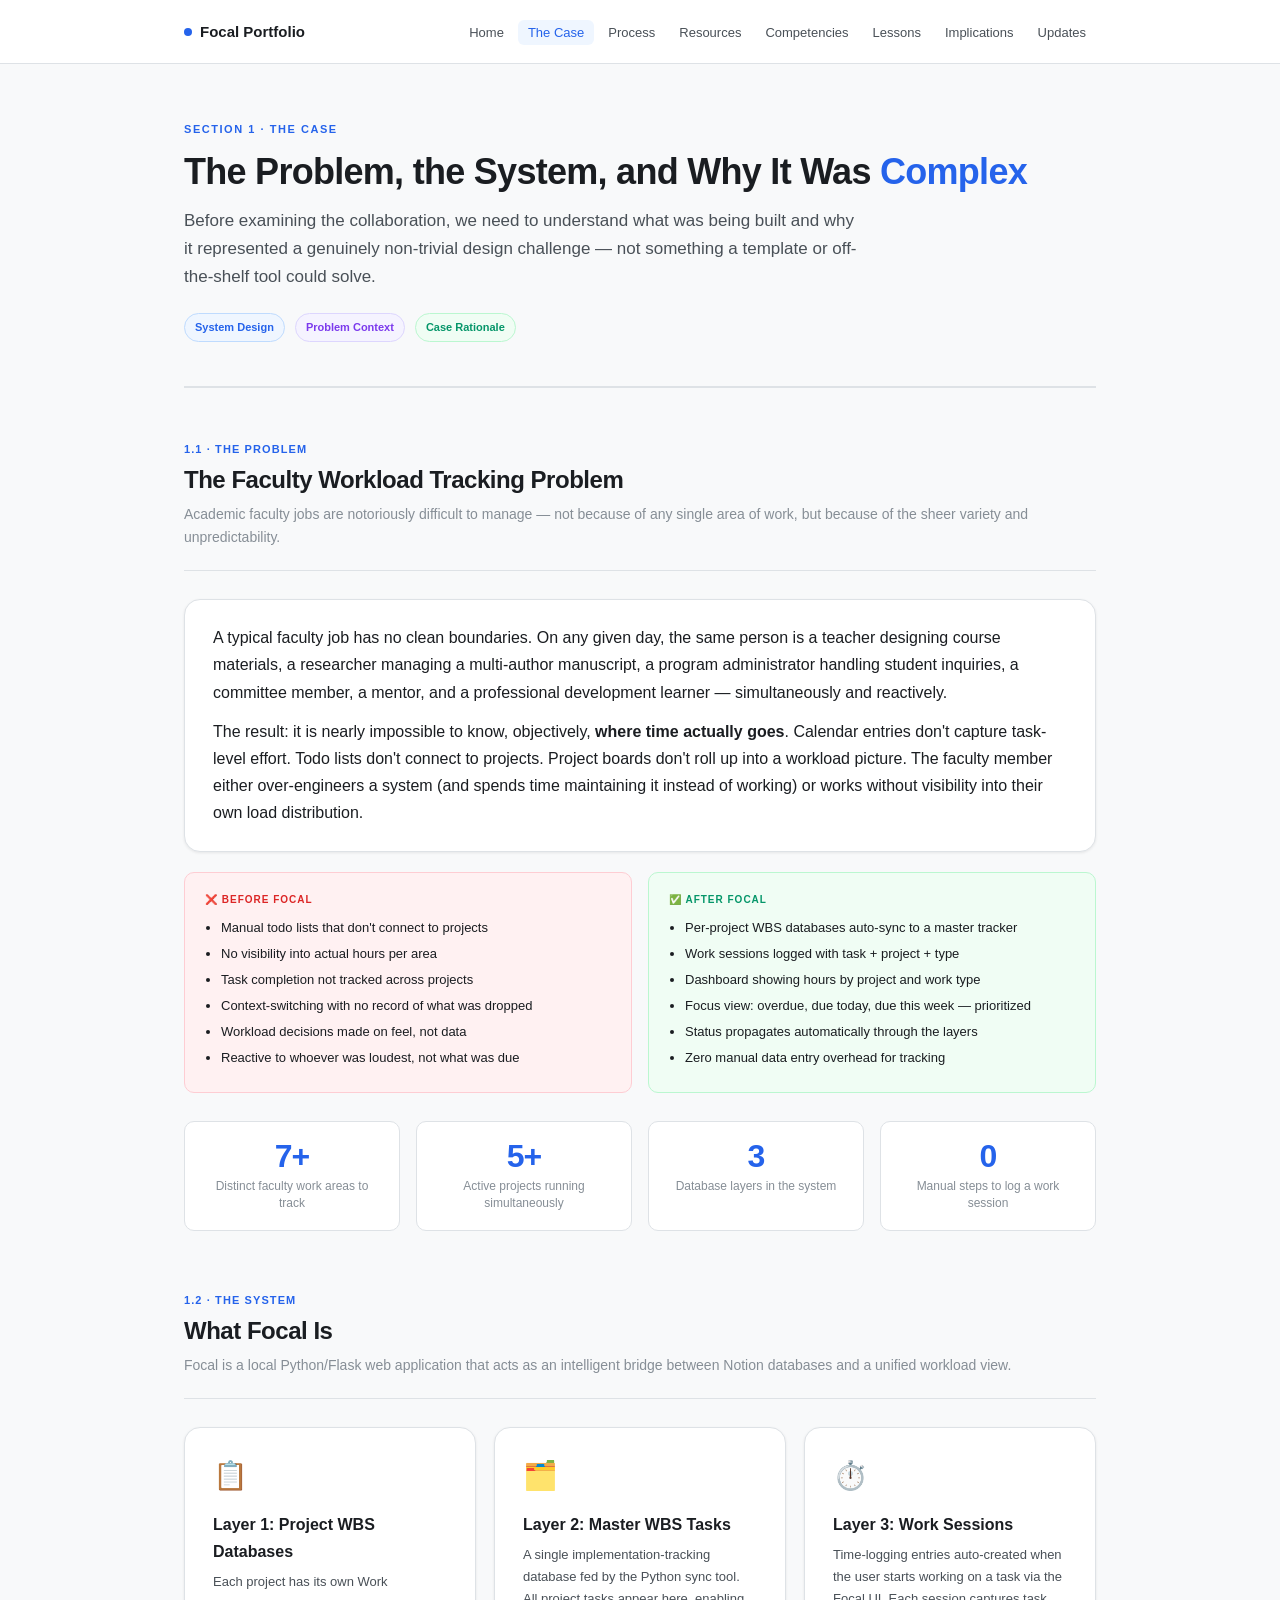
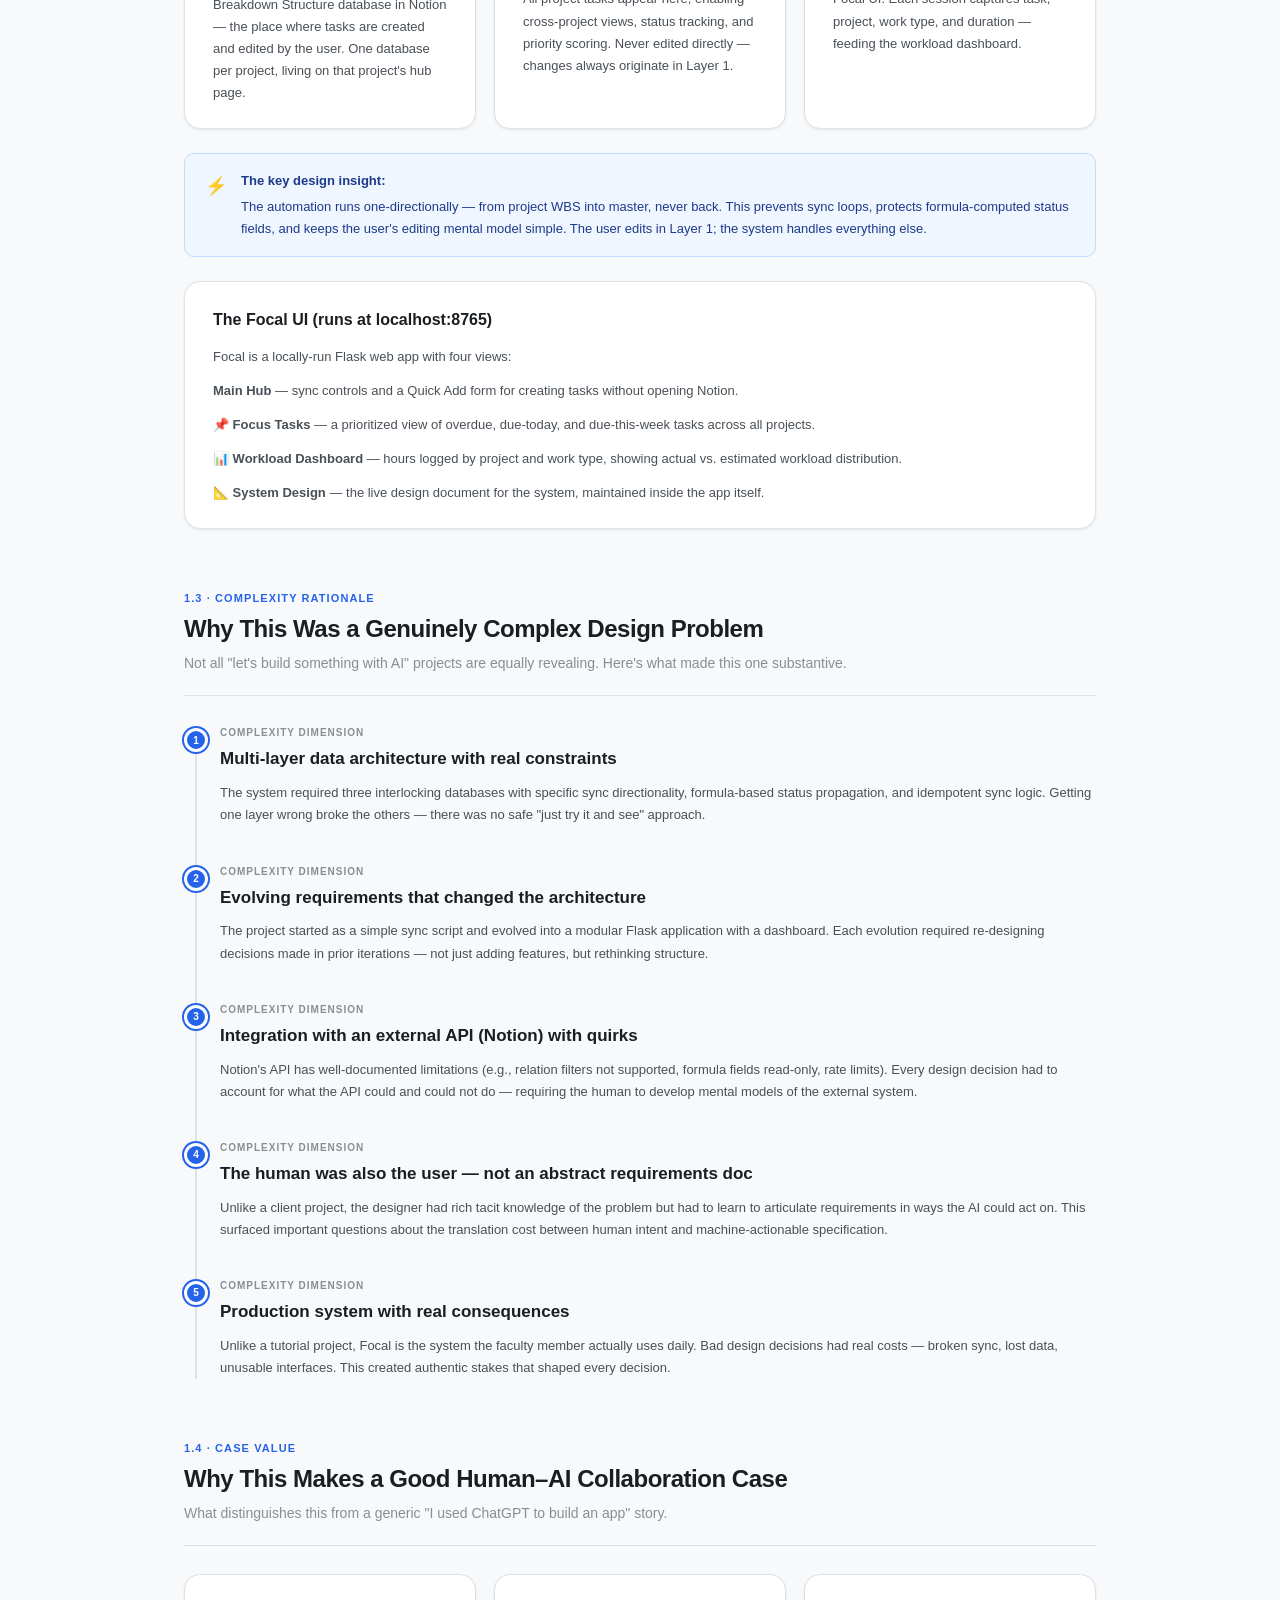
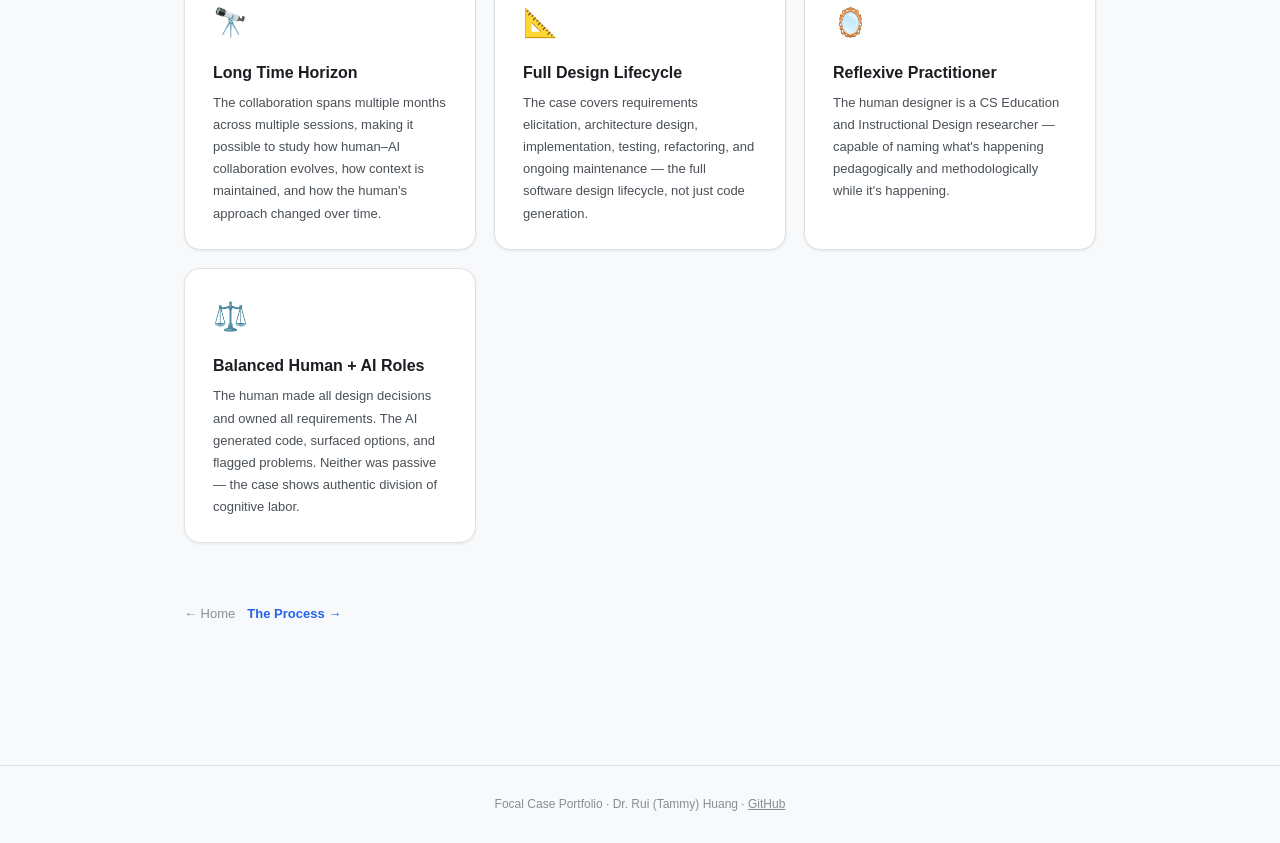
==== case.html @ 82c9902d "Initial portfolio launch" ====
<!DOCTYPE html>
<html lang="en">
<head>
  <meta charset="UTF-8">
  <meta name="viewport" content="width=device-width, initial-scale=1.0">
  <title>The Case — Focal Portfolio</title>
  <meta name="description" content="What Focal is, what problem it solves, and why it represents a genuinely complex human–AI collaborative design challenge.">
  <meta property="og:title" content="The Case: What is Focal? — Human–AI Collaborative System Design">
  <meta property="og:description" content="A faculty member's multi-layered workload tracking problem — and why it made an ideal case for studying human–AI system design collaboration.">
  <link rel="stylesheet" href="css/style.css">
</head>
<body>

<nav class="nav">
  <div class="nav-inner">
    <div class="nav-brand"><div class="nav-brand-dot"></div>Focal Portfolio</div>
    <ul class="nav-links">
      <li><a href="index.html">Home</a></li>
      <li><a href="case.html" class="active">The Case</a></li>
      <li><a href="process.html">Process</a></li>
      <li><a href="resources.html">Resources</a></li>
      <li><a href="competencies.html">Competencies</a></li>
      <li><a href="lessons.html">Lessons</a></li>
      <li><a href="implications.html">Implications</a></li>
      <li><a href="updates.html">Updates</a></li>
    </ul>
    <button class="nav-toggle">☰</button>
  </div>
</nav>

<main class="page">
  <header class="hero">
    <div class="hero-eyebrow">Section 1 · The Case</div>
    <h1>The Problem, the System, and Why It Was <em>Complex</em></h1>
    <p class="hero-lead">Before examining the collaboration, we need to understand what was being built and why it represented a genuinely non-trivial design challenge — not something a template or off-the-shelf tool could solve.</p>
    <div class="hero-meta">
      <span class="badge badge-blue">System Design</span>
      <span class="badge badge-purple">Problem Context</span>
      <span class="badge badge-green">Case Rationale</span>
    </div>
  </header>

  <!-- The Problem -->
  <div class="section">
    <div class="section-header">
      <div class="section-label">1.1 · The Problem</div>
      <h2 class="section-title">The Faculty Workload Tracking Problem</h2>
      <p class="section-sub">Academic faculty jobs are notoriously difficult to manage — not because of any single area of work, but because of the sheer variety and unpredictability.</p>
    </div>

    <div class="card" style="margin-bottom:20px;">
      <p>A typical faculty job has no clean boundaries. On any given day, the same person is a teacher designing course materials, a researcher managing a multi-author manuscript, a program administrator handling student inquiries, a committee member, a mentor, and a professional development learner — simultaneously and reactively.</p>
      <p>The result: it is nearly impossible to know, objectively, <strong>where time actually goes</strong>. Calendar entries don't capture task-level effort. Todo lists don't connect to projects. Project boards don't roll up into a workload picture. The faculty member either over-engineers a system (and spends time maintaining it instead of working) or works without visibility into their own load distribution.</p>
    </div>

    <div class="compare">
      <div class="compare-col before">
        <div class="compare-label">❌ Before Focal</div>
        <ul>
          <li>Manual todo lists that don't connect to projects</li>
          <li>No visibility into actual hours per area</li>
          <li>Task completion not tracked across projects</li>
          <li>Context-switching with no record of what was dropped</li>
          <li>Workload decisions made on feel, not data</li>
          <li>Reactive to whoever was loudest, not what was due</li>
        </ul>
      </div>
      <div class="compare-col after">
        <div class="compare-label">✅ After Focal</div>
        <ul>
          <li>Per-project WBS databases auto-sync to a master tracker</li>
          <li>Work sessions logged with task + project + type</li>
          <li>Dashboard showing hours by project and work type</li>
          <li>Focus view: overdue, due today, due this week — prioritized</li>
          <li>Status propagates automatically through the layers</li>
          <li>Zero manual data entry overhead for tracking</li>
        </ul>
      </div>
    </div>

    <div class="stats">
      <div class="stat"><div class="stat-num">7+</div><div class="stat-label">Distinct faculty work areas to track</div></div>
      <div class="stat"><div class="stat-num">5+</div><div class="stat-label">Active projects running simultaneously</div></div>
      <div class="stat"><div class="stat-num">3</div><div class="stat-label">Database layers in the system</div></div>
      <div class="stat"><div class="stat-num">0</div><div class="stat-label">Manual steps to log a work session</div></div>
    </div>
  </div>

  <!-- The Solution -->
  <div class="section">
    <div class="section-header">
      <div class="section-label">1.2 · The System</div>
      <h2 class="section-title">What Focal Is</h2>
      <p class="section-sub">Focal is a local Python/Flask web application that acts as an intelligent bridge between Notion databases and a unified workload view.</p>
    </div>

    <div class="card-grid" style="margin-bottom:24px;">
      <div class="card">
        <div class="card-icon">📋</div>
        <div class="card-title">Layer 1: Project WBS Databases</div>
        <div class="card-body">Each project has its own Work Breakdown Structure database in Notion — the place where tasks are created and edited by the user. One database per project, living on that project's hub page.</div>
      </div>
      <div class="card">
        <div class="card-icon">🗂️</div>
        <div class="card-title">Layer 2: Master WBS Tasks</div>
        <div class="card-body">A single implementation-tracking database fed by the Python sync tool. All project tasks appear here, enabling cross-project views, status tracking, and priority scoring. Never edited directly — changes always originate in Layer 1.</div>
      </div>
      <div class="card">
        <div class="card-icon">⏱️</div>
        <div class="card-title">Layer 3: Work Sessions</div>
        <div class="card-body">Time-logging entries auto-created when the user starts working on a task via the Focal UI. Each session captures task, project, work type, and duration — feeding the workload dashboard.</div>
      </div>
    </div>

    <div class="callout tip">
      <div class="callout-icon">⚡</div>
      <div>
        <strong>The key design insight:</strong>
        The automation runs one-directionally — from project WBS into master, never back. This prevents sync loops, protects formula-computed status fields, and keeps the user's editing mental model simple. The user edits in Layer 1; the system handles everything else.
      </div>
    </div>

    <div class="card mt-6">
      <div class="card-title" style="margin-bottom:12px;">The Focal UI (runs at localhost:8765)</div>
      <div class="card-body">
        <p>Focal is a locally-run Flask web app with four views:</p>
        <p><strong>Main Hub</strong> — sync controls and a Quick Add form for creating tasks without opening Notion.</p>
        <p><strong>📌 Focus Tasks</strong> — a prioritized view of overdue, due-today, and due-this-week tasks across all projects.</p>
        <p><strong>📊 Workload Dashboard</strong> — hours logged by project and work type, showing actual vs. estimated workload distribution.</p>
        <p><strong>📐 System Design</strong> — the live design document for the system, maintained inside the app itself.</p>
      </div>
    </div>
  </div>

  <!-- Why it's complex -->
  <div class="section">
    <div class="section-header">
      <div class="section-label">1.3 · Complexity Rationale</div>
      <h2 class="section-title">Why This Was a Genuinely Complex Design Problem</h2>
      <p class="section-sub">Not all "let's build something with AI" projects are equally revealing. Here's what made this one substantive.</p>
    </div>

    <div class="timeline">
      <div class="tl-item">
        <div class="tl-dot">1</div>
        <div>
          <div class="tl-label">Complexity dimension</div>
          <div class="tl-title">Multi-layer data architecture with real constraints</div>
          <div class="tl-body">The system required three interlocking databases with specific sync directionality, formula-based status propagation, and idempotent sync logic. Getting one layer wrong broke the others — there was no safe "just try it and see" approach.</div>
        </div>
      </div>
      <div class="tl-item">
        <div class="tl-dot">2</div>
        <div>
          <div class="tl-label">Complexity dimension</div>
          <div class="tl-title">Evolving requirements that changed the architecture</div>
          <div class="tl-body">The project started as a simple sync script and evolved into a modular Flask application with a dashboard. Each evolution required re-designing decisions made in prior iterations — not just adding features, but rethinking structure.</div>
        </div>
      </div>
      <div class="tl-item">
        <div class="tl-dot">3</div>
        <div>
          <div class="tl-label">Complexity dimension</div>
          <div class="tl-title">Integration with an external API (Notion) with quirks</div>
          <div class="tl-body">Notion's API has well-documented limitations (e.g., relation filters not supported, formula fields read-only, rate limits). Every design decision had to account for what the API could and could not do — requiring the human to develop mental models of the external system.</div>
        </div>
      </div>
      <div class="tl-item">
        <div class="tl-dot">4</div>
        <div>
          <div class="tl-label">Complexity dimension</div>
          <div class="tl-title">The human was also the user — not an abstract requirements doc</div>
          <div class="tl-body">Unlike a client project, the designer had rich tacit knowledge of the problem but had to learn to articulate requirements in ways the AI could act on. This surfaced important questions about the translation cost between human intent and machine-actionable specification.</div>
        </div>
      </div>
      <div class="tl-item">
        <div class="tl-dot">5</div>
        <div>
          <div class="tl-label">Complexity dimension</div>
          <div class="tl-title">Production system with real consequences</div>
          <div class="tl-body">Unlike a tutorial project, Focal is the system the faculty member actually uses daily. Bad design decisions had real costs — broken sync, lost data, unusable interfaces. This created authentic stakes that shaped every decision.</div>
        </div>
      </div>
    </div>
  </div>

  <!-- Why a good AI case -->
  <div class="section">
    <div class="section-header">
      <div class="section-label">1.4 · Case Value</div>
      <h2 class="section-title">Why This Makes a Good Human–AI Collaboration Case</h2>
      <p class="section-sub">What distinguishes this from a generic "I used ChatGPT to build an app" story.</p>
    </div>
    <div class="card-grid">
      <div class="card">
        <div class="card-icon">🔭</div>
        <div class="card-title">Long Time Horizon</div>
        <div class="card-body">The collaboration spans multiple months across multiple sessions, making it possible to study how human–AI collaboration evolves, how context is maintained, and how the human's approach changed over time.</div>
      </div>
      <div class="card">
        <div class="card-icon">📐</div>
        <div class="card-title">Full Design Lifecycle</div>
        <div class="card-body">The case covers requirements elicitation, architecture design, implementation, testing, refactoring, and ongoing maintenance — the full software design lifecycle, not just code generation.</div>
      </div>
      <div class="card">
        <div class="card-icon">🪞</div>
        <div class="card-title">Reflexive Practitioner</div>
        <div class="card-body">The human designer is a CS Education and Instructional Design researcher — capable of naming what's happening pedagogically and methodologically while it's happening.</div>
      </div>
      <div class="card">
        <div class="card-icon">⚖️</div>
        <div class="card-title">Balanced Human + AI Roles</div>
        <div class="card-body">The human made all design decisions and owned all requirements. The AI generated code, surfaced options, and flagged problems. Neither was passive — the case shows authentic division of cognitive labor.</div>
      </div>
    </div>
  </div>

  <div style="display:flex; gap:12px; margin-top:8px;">
    <a href="index.html" style="font-size:13px; color:var(--muted);">← Home</a>
    <a href="process.html" style="font-size:13px; font-weight:600;">The Process →</a>
  </div>
</main>

<footer class="footer">
  <p>Focal Case Portfolio · Dr. Rui (Tammy) Huang · <a href="https://github.com/ruitammyhuang" target="_blank">GitHub</a></p>
</footer>

<script src="js/main.js"></script>
</body>
</html>
---- css/style.css ----
/* ===================================================================
   Focal Case Portfolio — Shared Stylesheet
   Human-AI Collaborative System Design: A Faculty Case Study
   =================================================================== */

:root {
  --bg: #f8f9fa;
  --surface: #ffffff;
  --surface2: #f1f3f5;
  --border: #dee2e6;
  --border-light: #e9ecef;
  --accent: #2563eb;
  --accent-light: #eff6ff;
  --accent-border: #bfdbfe;
  --purple: #7c3aed;
  --purple-light: #f5f3ff;
  --green: #059669;
  --green-light: #f0fdf4;
  --amber: #d97706;
  --amber-light: #fffbeb;
  --red: #dc2626;
  --red-light: #fff1f2;
  --text: #1a1d21;
  --text-secondary: #495057;
  --muted: #868e96;
  --muted-light: #adb5bd;
  --nav-h: 64px;
  --max-w: 960px;
  --radius: 10px;
  --radius-lg: 16px;
  --shadow-sm: 0 1px 3px rgba(0,0,0,.08);
  --shadow: 0 4px 16px rgba(0,0,0,.08);
  --transition: .18s ease;
}

/* ── Reset & Base ── */
*, *::before, *::after { box-sizing: border-box; margin: 0; padding: 0; }

html { scroll-behavior: smooth; font-size: 16px; }

body {
  font-family: -apple-system, BlinkMacSystemFont, 'Segoe UI', 'Inter', sans-serif;
  background: var(--bg);
  color: var(--text);
  line-height: 1.7;
  padding-top: var(--nav-h);
}

a { color: var(--accent); text-decoration: none; transition: opacity var(--transition); }
a:hover { opacity: .8; }

img { max-width: 100%; display: block; }

/* ── Navigation ── */
.nav {
  position: fixed; top: 0; left: 0; right: 0; z-index: 100;
  height: var(--nav-h);
  background: rgba(255,255,255,.94);
  backdrop-filter: blur(12px);
  border-bottom: 1px solid var(--border);
  display: flex; align-items: center;
}

.nav-inner {
  width: 100%; max-width: var(--max-w);
  margin: 0 auto; padding: 0 24px;
  display: flex; align-items: center; justify-content: space-between;
  gap: 20px;
}

.nav-brand {
  font-size: 15px; font-weight: 800; color: var(--text);
  display: flex; align-items: center; gap: 8px;
  white-space: nowrap;
}
.nav-brand-dot {
  width: 8px; height: 8px; border-radius: 50%;
  background: var(--accent); flex-shrink: 0;
}

.nav-links {
  display: flex; align-items: center; gap: 4px;
  list-style: none; flex-wrap: wrap;
}
.nav-links a {
  font-size: 13px; font-weight: 500; color: var(--text-secondary);
  padding: 5px 10px; border-radius: 6px;
  transition: background var(--transition), color var(--transition);
}
.nav-links a:hover, .nav-links a.active {
  background: var(--accent-light); color: var(--accent); opacity: 1;
}

.nav-toggle {
  display: none; background: none; border: none; cursor: pointer;
  padding: 6px; color: var(--text);
}

/* ── Page wrapper ── */
.page { max-width: var(--max-w); margin: 0 auto; padding: 0 24px 80px; }

/* ── Hero (used on most pages) ── */
.hero {
  padding: 56px 0 44px;
  border-bottom: 2px solid var(--border);
  margin-bottom: 52px;
}
.hero-eyebrow {
  font-size: 11px; font-weight: 700; letter-spacing: .14em;
  text-transform: uppercase; color: var(--accent); margin-bottom: 12px;
}
.hero h1 {
  font-size: 36px; font-weight: 800; line-height: 1.18;
  letter-spacing: -.02em; margin-bottom: 14px;
}
.hero h1 em { font-style: normal; color: var(--accent); }
.hero-lead {
  font-size: 17px; color: var(--text-secondary);
  max-width: 680px; line-height: 1.65; margin-bottom: 22px;
}
.hero-meta {
  display: flex; gap: 10px; flex-wrap: wrap; align-items: center;
}

/* ── Badges ── */
.badge {
  display: inline-flex; align-items: center; gap: 5px;
  font-size: 11px; font-weight: 600; padding: 4px 10px;
  border-radius: 100px; white-space: nowrap;
}
.badge-blue   { background: var(--accent-light);  color: var(--accent); border: 1px solid var(--accent-border); }
.badge-purple { background: var(--purple-light);   color: var(--purple); border: 1px solid #ddd6fe; }
.badge-green  { background: var(--green-light);    color: var(--green);  border: 1px solid #bbf7d0; }
.badge-amber  { background: var(--amber-light);    color: var(--amber);  border: 1px solid #fde68a; }
.badge-gray   { background: var(--surface2);       color: var(--muted);  border: 1px solid var(--border); }

/* ── Section ── */
.section { margin-bottom: 60px; }
.section-header { margin-bottom: 28px; }
.section-label {
  font-size: 11px; font-weight: 700; color: var(--accent);
  text-transform: uppercase; letter-spacing: .1em; margin-bottom: 6px;
}
.section-title {
  font-size: 24px; font-weight: 800; letter-spacing: -.02em;
  margin-bottom: 8px; line-height: 1.25;
}
.section-sub {
  font-size: 14px; color: var(--muted);
  padding-bottom: 20px; border-bottom: 1px solid var(--border);
}

/* ── Cards ── */
.card {
  background: var(--surface);
  border: 1px solid var(--border);
  border-radius: var(--radius-lg);
  padding: 24px 28px;
  box-shadow: var(--shadow-sm);
  transition: box-shadow var(--transition), border-color var(--transition);
}
.card:hover { box-shadow: var(--shadow); border-color: var(--accent-border); }

.card-grid {
  display: grid;
  grid-template-columns: repeat(auto-fill, minmax(280px, 1fr));
  gap: 18px;
}
.card-grid-2 { grid-template-columns: repeat(2, 1fr); }
.card-grid-3 { grid-template-columns: repeat(3, 1fr); }

.card-icon { font-size: 28px; margin-bottom: 12px; }
.card-title { font-size: 16px; font-weight: 700; margin-bottom: 6px; }
.card-body { font-size: 13px; color: var(--text-secondary); line-height: 1.7; }
.card-body p + p { margin-top: 6px; }

/* ── Timeline ── */
.timeline { position: relative; padding-left: 36px; }
.timeline::before {
  content: ''; position: absolute; left: 11px; top: 6px; bottom: 0;
  width: 2px; background: var(--border);
}
.tl-item { position: relative; margin-bottom: 36px; }
.tl-dot {
  position: absolute; left: -36px; top: 4px;
  width: 24px; height: 24px; border-radius: 50%;
  background: var(--accent); border: 3px solid var(--surface);
  box-shadow: 0 0 0 2px var(--accent);
  display: flex; align-items: center; justify-content: center;
  font-size: 10px; font-weight: 700; color: white;
}
.tl-label {
  font-size: 10px; font-weight: 700; text-transform: uppercase;
  letter-spacing: .1em; color: var(--muted); margin-bottom: 4px;
}
.tl-title { font-size: 17px; font-weight: 700; margin-bottom: 8px; }
.tl-body { font-size: 13px; color: var(--text-secondary); line-height: 1.7; }
.tl-body + .tl-box { margin-top: 12px; }
.tl-box {
  background: var(--surface2); border: 1px solid var(--border);
  border-radius: 8px; padding: 12px 16px;
  font-size: 12px; color: var(--text-secondary);
}
.tl-box strong { color: var(--text); display: block; margin-bottom: 4px; }

/* ── Callout boxes ── */
.callout {
  display: flex; gap: 14px; align-items: flex-start;
  padding: 16px 20px; border-radius: var(--radius);
  margin: 20px 0; font-size: 13px; line-height: 1.7;
}
.callout-icon { font-size: 18px; flex-shrink: 0; margin-top: 1px; }
.callout strong { display: block; font-weight: 700; margin-bottom: 4px; font-size: 13px; }
.callout.tip    { background: var(--accent-light);  border: 1px solid var(--accent-border); color: #1e3a8a; }
.callout.warn   { background: var(--amber-light);   border: 1px solid #fde68a;              color: #78350f; }
.callout.success{ background: var(--green-light);   border: 1px solid #bbf7d0;              color: #14532d; }
.callout.rule   { background: var(--purple-light);  border: 1px solid #ddd6fe;              color: #3b0764; }

/* ── Checklist ── */
.checklist { list-style: none; display: flex; flex-direction: column; gap: 10px; }
.checklist li {
  display: flex; gap: 14px; padding: 14px 18px;
  background: var(--surface); border: 1px solid var(--border);
  border-radius: var(--radius);
}
.check-num {
  min-width: 24px; width: 24px; height: 24px; border-radius: 50%;
  background: var(--accent); color: white;
  display: flex; align-items: center; justify-content: center;
  font-size: 11px; font-weight: 700; flex-shrink: 0; margin-top: 1px;
}
.check-body strong { font-size: 14px; display: block; margin-bottom: 3px; }
.check-body p { font-size: 13px; color: var(--text-secondary); line-height: 1.6; }

/* ── Compare columns ── */
.compare {
  display: grid; grid-template-columns: 1fr 1fr; gap: 16px; margin: 20px 0;
}
.compare-col { padding: 18px 20px; border-radius: var(--radius); }
.compare-col.before { background: #fff1f2; border: 1px solid #fecdd3; }
.compare-col.after  { background: var(--green-light); border: 1px solid #bbf7d0; }
.compare-label {
  font-size: 10px; font-weight: 700; text-transform: uppercase;
  letter-spacing: .1em; margin-bottom: 10px;
}
.compare-col.before .compare-label { color: var(--red); }
.compare-col.after  .compare-label { color: var(--green); }
.compare-col ul { margin-left: 16px; font-size: 13px; }
.compare-col li { margin-bottom: 6px; line-height: 1.55; }

/* ── Stat strip ── */
.stats {
  display: grid;
  grid-template-columns: repeat(auto-fit, minmax(140px, 1fr));
  gap: 16px; margin: 28px 0;
}
.stat {
  background: var(--surface); border: 1px solid var(--border);
  border-radius: var(--radius); padding: 18px 20px;
  text-align: center;
}
.stat-num {
  font-size: 32px; font-weight: 800; letter-spacing: -.03em;
  color: var(--accent); line-height: 1;
}
.stat-label { font-size: 12px; color: var(--muted); margin-top: 6px; line-height: 1.4; }

/* ── Nav cards (home page links) ── */
.nav-cards { display: grid; grid-template-columns: repeat(auto-fill, minmax(220px, 1fr)); gap: 14px; }
.nav-card {
  background: var(--surface); border: 1px solid var(--border);
  border-radius: var(--radius-lg); padding: 20px 22px;
  transition: all var(--transition); cursor: pointer;
  display: flex; flex-direction: column; gap: 8px;
  text-decoration: none; color: inherit;
}
.nav-card:hover {
  border-color: var(--accent); box-shadow: var(--shadow);
  transform: translateY(-2px); opacity: 1;
}
.nav-card-icon { font-size: 26px; }
.nav-card-title { font-size: 14px; font-weight: 700; }
.nav-card-sub { font-size: 12px; color: var(--muted); line-height: 1.5; }

/* ── Table ── */
.data-table {
  width: 100%; border-collapse: collapse;
  font-size: 13px; background: var(--surface);
  border: 1px solid var(--border); border-radius: var(--radius);
  overflow: hidden;
}
.data-table th {
  background: var(--surface2); font-weight: 700;
  padding: 10px 14px; text-align: left;
  border-bottom: 1px solid var(--border); font-size: 12px;
  color: var(--text-secondary); text-transform: uppercase; letter-spacing: .06em;
}
.data-table td {
  padding: 10px 14px; border-bottom: 1px solid var(--border-light);
  vertical-align: top; line-height: 1.55;
}
.data-table tr:last-child td { border-bottom: none; }
.data-table tr:hover td { background: var(--bg); }

/* ── Tag pills ── */
.tags { display: flex; flex-wrap: wrap; gap: 6px; }
.tag {
  font-size: 11px; font-weight: 600; padding: 3px 9px;
  border-radius: 6px; border: 1px solid var(--border);
  background: var(--surface2); color: var(--text-secondary);
}

/* ── Update log entries ── */
.update-entry {
  background: var(--surface); border: 1px solid var(--border);
  border-radius: var(--radius-lg); padding: 20px 24px; margin-bottom: 14px;
}
.update-date {
  font-size: 11px; font-weight: 700; color: var(--muted);
  text-transform: uppercase; letter-spacing: .1em; margin-bottom: 6px;
}
.update-version {
  font-size: 14px; font-weight: 700; margin-bottom: 4px;
}
.update-body { font-size: 13px; color: var(--text-secondary); line-height: 1.7; }

/* ── Footer ── */
.footer {
  text-align: center; color: var(--muted); font-size: 12px;
  margin-top: 60px; padding: 28px 24px;
  border-top: 1px solid var(--border);
}
.footer a { color: var(--muted); text-decoration: underline; }
.footer a:hover { color: var(--accent); opacity: 1; }

/* ── Utilities ── */
.mt-4  { margin-top: 16px; }
.mt-6  { margin-top: 24px; }
.mt-8  { margin-top: 32px; }
.mb-4  { margin-bottom: 16px; }
.mb-6  { margin-bottom: 24px; }
.flex  { display: flex; }
.gap-2 { gap: 8px; }
.gap-3 { gap: 12px; }
.items-center { align-items: center; }
.text-sm { font-size: 13px; }
.text-xs { font-size: 11px; }
.text-muted { color: var(--muted); }
.font-bold { font-weight: 700; }
.text-center { text-align: center; }

p { margin-bottom: 12px; }
p:last-child { margin-bottom: 0; }

/* ── Mobile ── */
@media (max-width: 720px) {
  .hero h1 { font-size: 26px; }
  .hero-lead { font-size: 15px; }
  .card-grid-2, .card-grid-3 { grid-template-columns: 1fr; }
  .compare { grid-template-columns: 1fr; }
  .nav-links { display: none; }
  .nav-toggle { display: flex; }
  .nav-links.open {
    display: flex; flex-direction: column;
    position: fixed; top: var(--nav-h); left: 0; right: 0;
    background: white; border-bottom: 1px solid var(--border);
    padding: 12px 20px; gap: 4px; z-index: 99;
  }
}
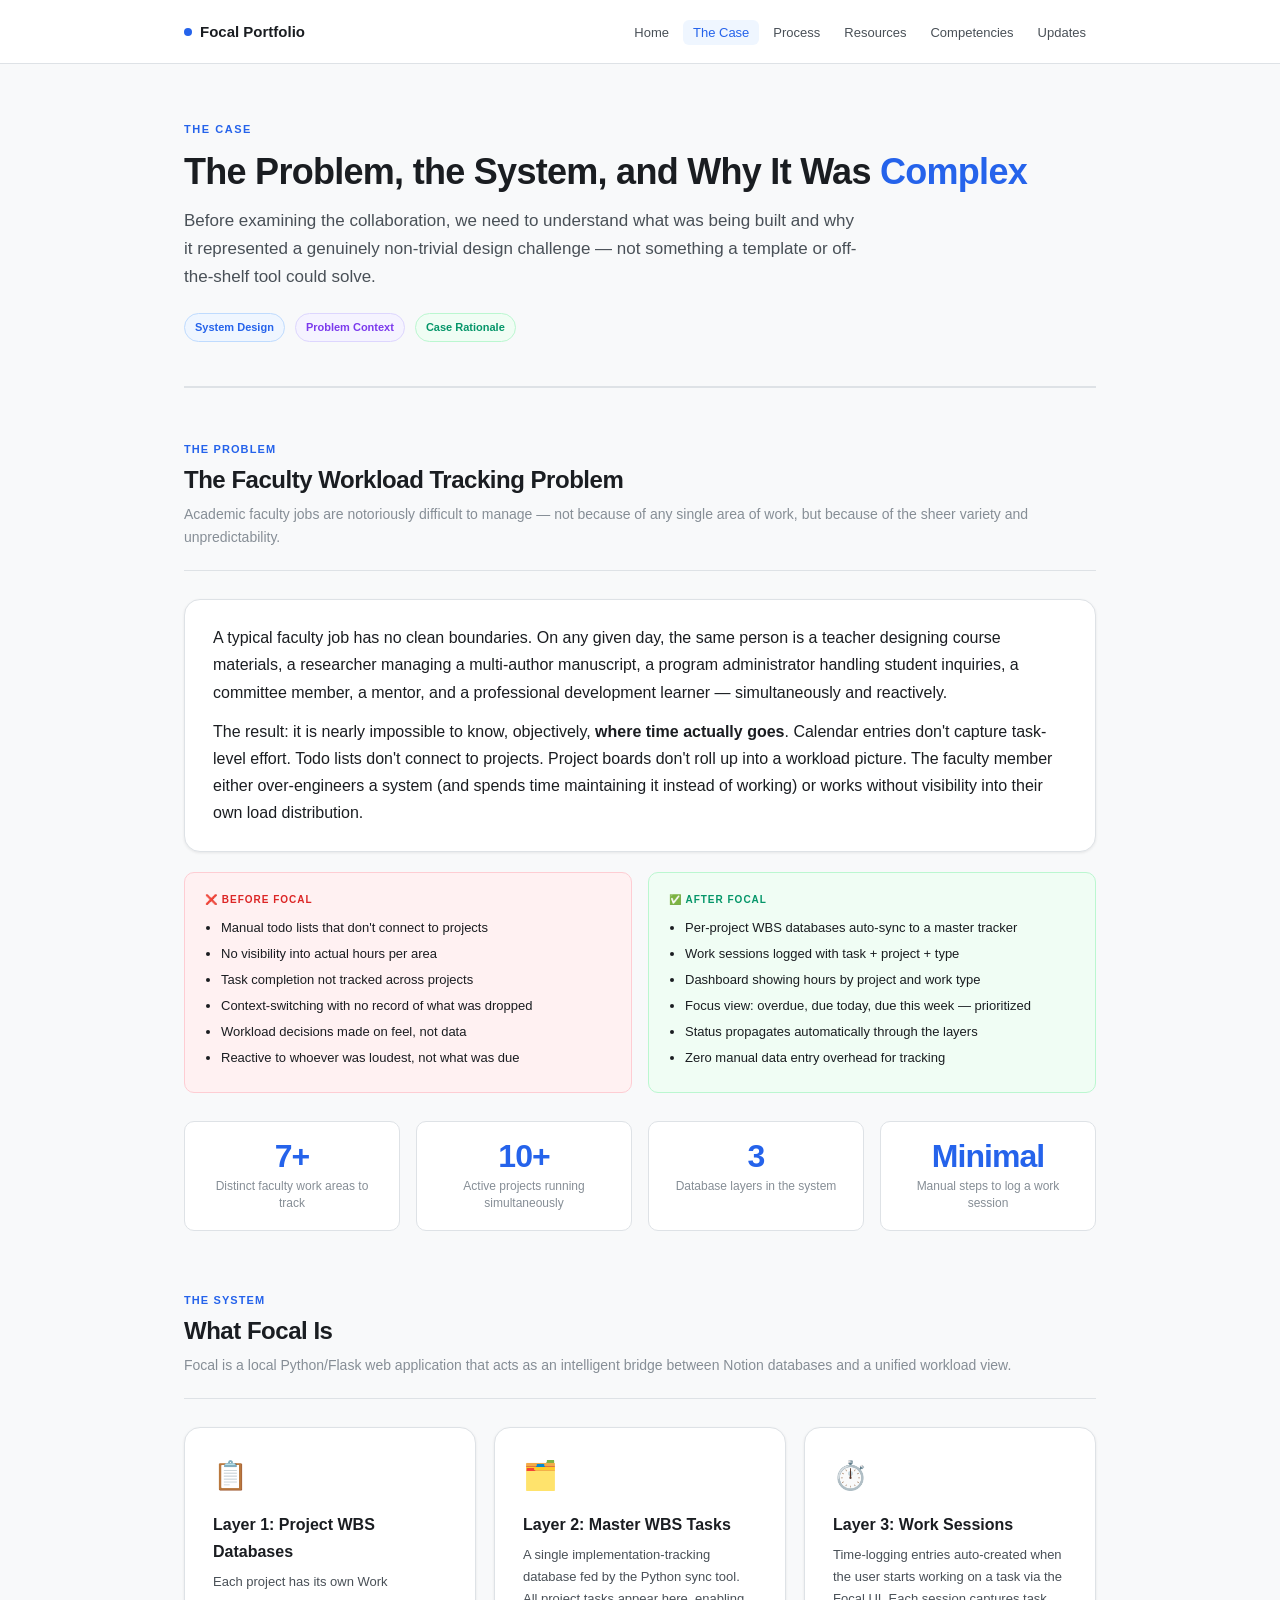
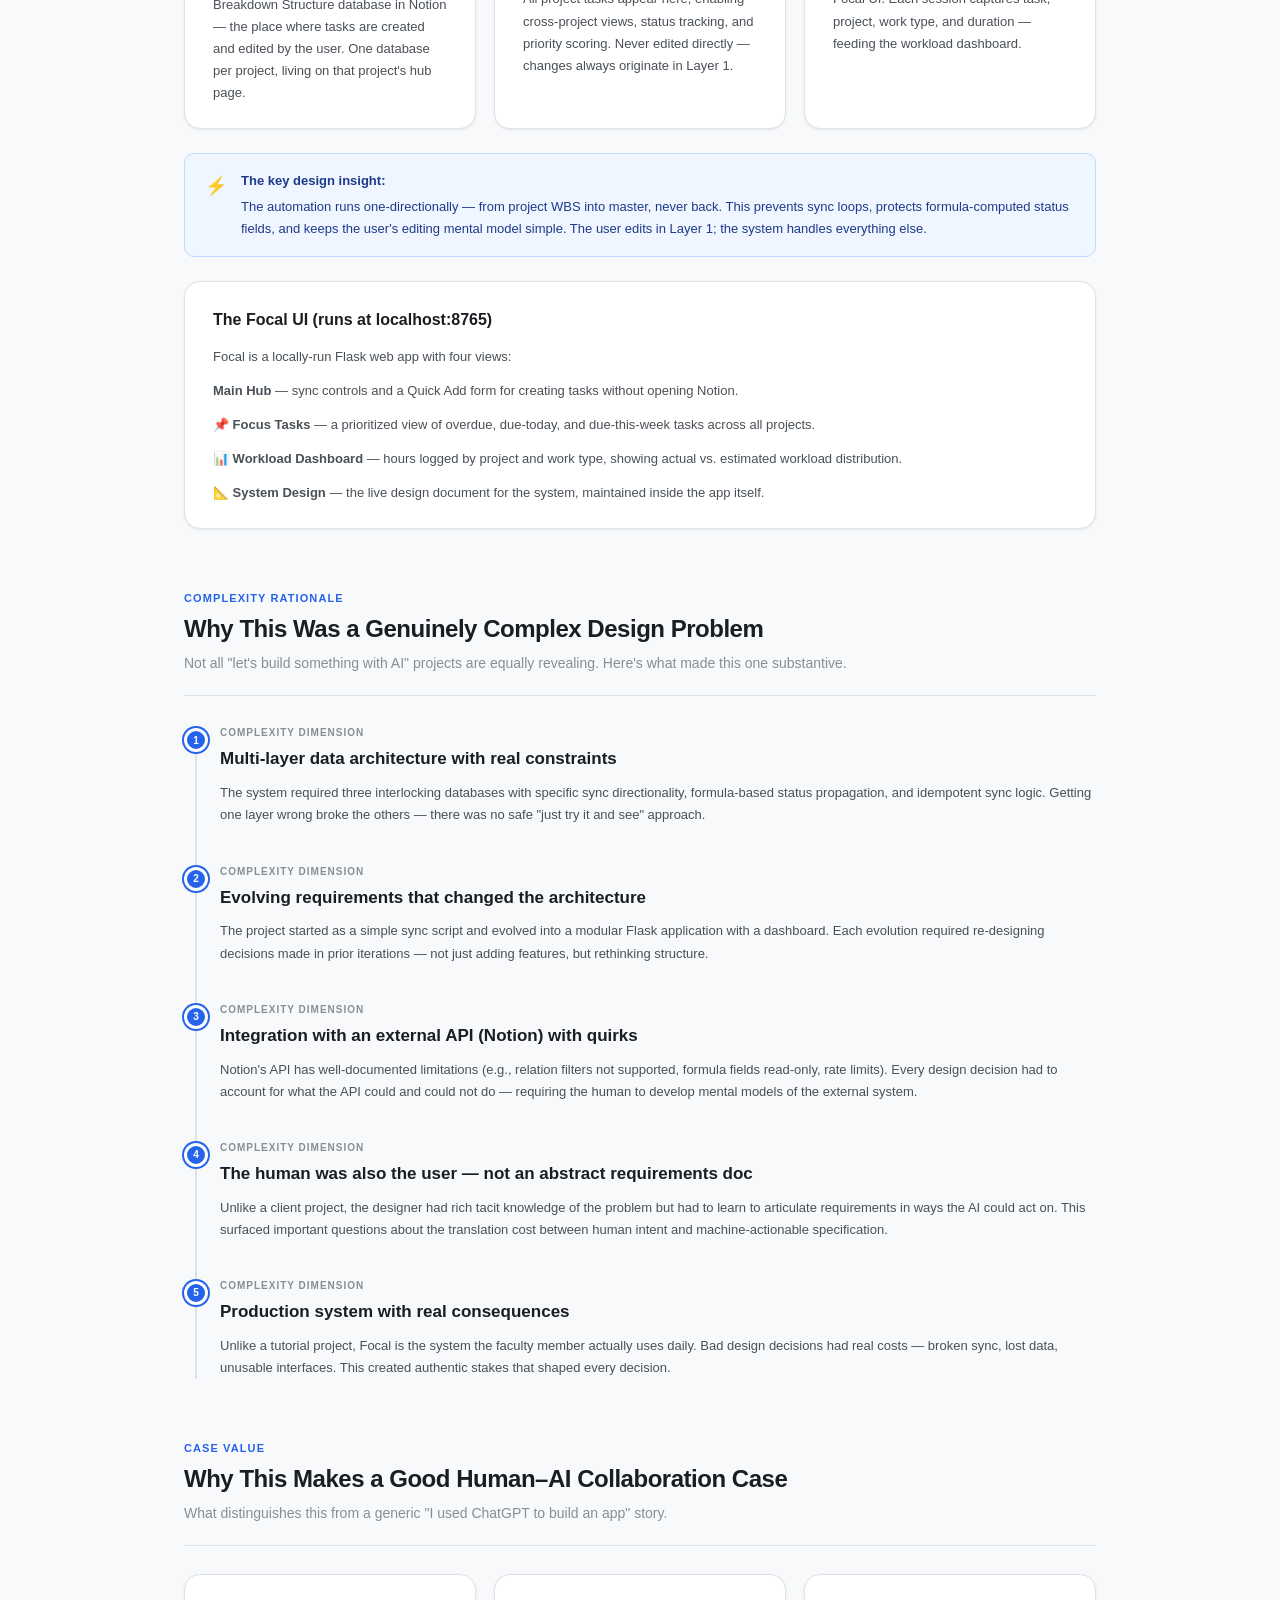
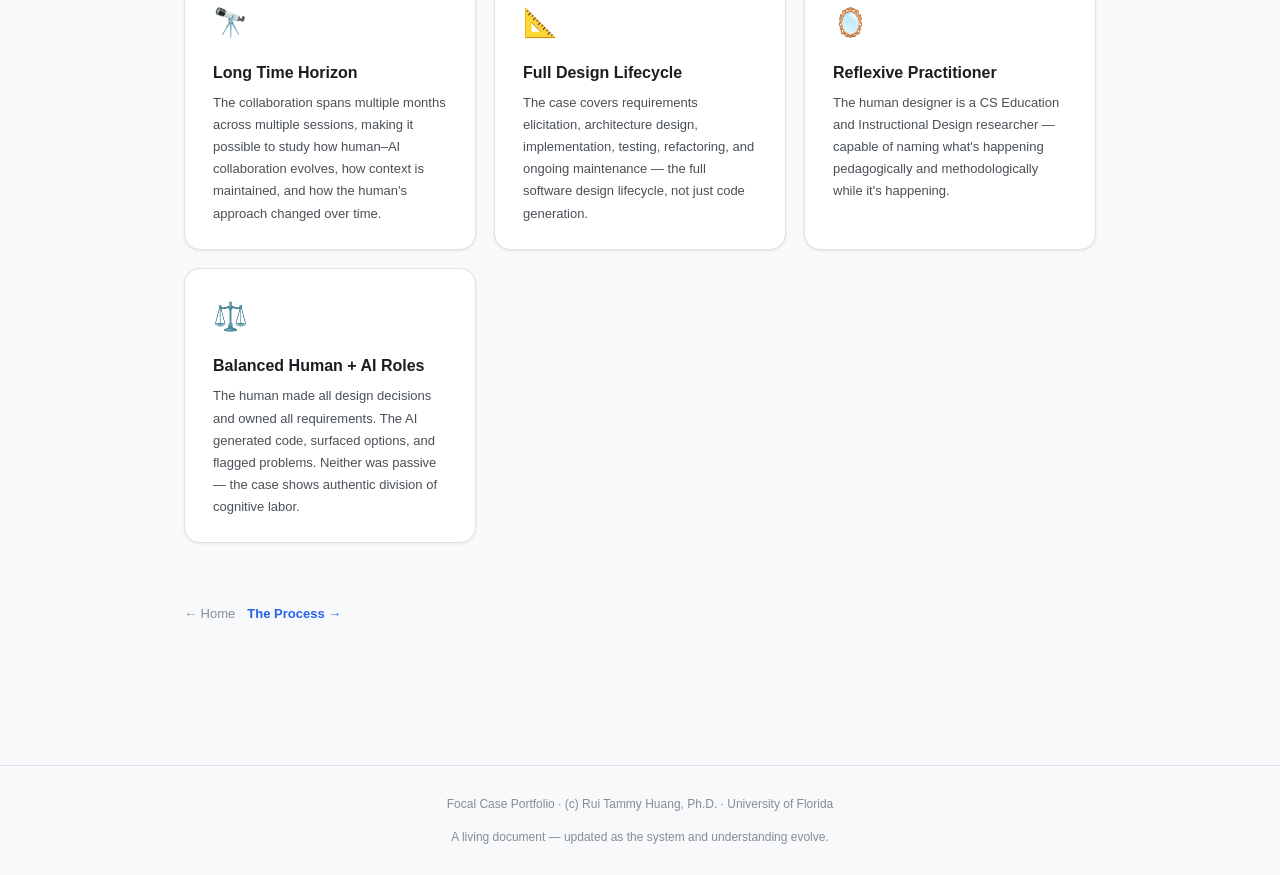
==== commit 737071be: "Revise nav, footer, section numbering, and competencies page" ====
--- a/case.html
+++ b/case.html
@@ -20,17 +20,19 @@
       <li><a href="process.html">Process</a></li>
       <li><a href="resources.html">Resources</a></li>
       <li><a href="competencies.html">Competencies</a></li>
+      <!--
       <li><a href="lessons.html">Lessons</a></li>
       <li><a href="implications.html">Implications</a></li>
+      -->
       <li><a href="updates.html">Updates</a></li>
     </ul>
-    <button class="nav-toggle">☰</button>
+    <button class="nav-toggle" aria-label="Menu">☰</button>
   </div>
 </nav>
 
 <main class="page">
   <header class="hero">
-    <div class="hero-eyebrow">Section 1 · The Case</div>
+    <div class="hero-eyebrow">The Case</div>
     <h1>The Problem, the System, and Why It Was <em>Complex</em></h1>
     <p class="hero-lead">Before examining the collaboration, we need to understand what was being built and why it represented a genuinely non-trivial design challenge — not something a template or off-the-shelf tool could solve.</p>
     <div class="hero-meta">
@@ -43,7 +45,7 @@
   <!-- The Problem -->
   <div class="section">
     <div class="section-header">
-      <div class="section-label">1.1 · The Problem</div>
+      <div class="section-label">The Problem</div>
       <h2 class="section-title">The Faculty Workload Tracking Problem</h2>
       <p class="section-sub">Academic faculty jobs are notoriously difficult to manage — not because of any single area of work, but because of the sheer variety and unpredictability.</p>
     </div>
@@ -80,16 +82,16 @@
 
     <div class="stats">
       <div class="stat"><div class="stat-num">7+</div><div class="stat-label">Distinct faculty work areas to track</div></div>
-      <div class="stat"><div class="stat-num">5+</div><div class="stat-label">Active projects running simultaneously</div></div>
+      <div class="stat"><div class="stat-num">10+</div><div class="stat-label">Active projects running simultaneously</div></div>
       <div class="stat"><div class="stat-num">3</div><div class="stat-label">Database layers in the system</div></div>
-      <div class="stat"><div class="stat-num">0</div><div class="stat-label">Manual steps to log a work session</div></div>
+      <div class="stat"><div class="stat-num">Minimal</div><div class="stat-label">Manual steps to log a work session</div></div>
     </div>
   </div>
 
   <!-- The Solution -->
   <div class="section">
     <div class="section-header">
-      <div class="section-label">1.2 · The System</div>
+      <div class="section-label">The System</div>
       <h2 class="section-title">What Focal Is</h2>
       <p class="section-sub">Focal is a local Python/Flask web application that acts as an intelligent bridge between Notion databases and a unified workload view.</p>
     </div>
@@ -135,7 +137,7 @@
   <!-- Why it's complex -->
   <div class="section">
     <div class="section-header">
-      <div class="section-label">1.3 · Complexity Rationale</div>
+      <div class="section-label">Complexity Rationale</div>
       <h2 class="section-title">Why This Was a Genuinely Complex Design Problem</h2>
       <p class="section-sub">Not all "let's build something with AI" projects are equally revealing. Here's what made this one substantive.</p>
     </div>
@@ -187,7 +189,7 @@
   <!-- Why a good AI case -->
   <div class="section">
     <div class="section-header">
-      <div class="section-label">1.4 · Case Value</div>
+      <div class="section-label">Case Value</div>
       <h2 class="section-title">Why This Makes a Good Human–AI Collaboration Case</h2>
       <p class="section-sub">What distinguishes this from a generic "I used ChatGPT to build an app" story.</p>
     </div>
@@ -222,7 +224,8 @@
 </main>
 
 <footer class="footer">
-  <p>Focal Case Portfolio · Dr. Rui (Tammy) Huang · <a href="https://github.com/ruitammyhuang" target="_blank">GitHub</a></p>
+  <p>Focal Case Portfolio · (c) Rui Tammy Huang, Ph.D. · University of Florida</p>
+  <p style="margin-top:6px;">A living document — updated as the system and understanding evolve.</p>
 </footer>
 
 <script src="js/main.js"></script>
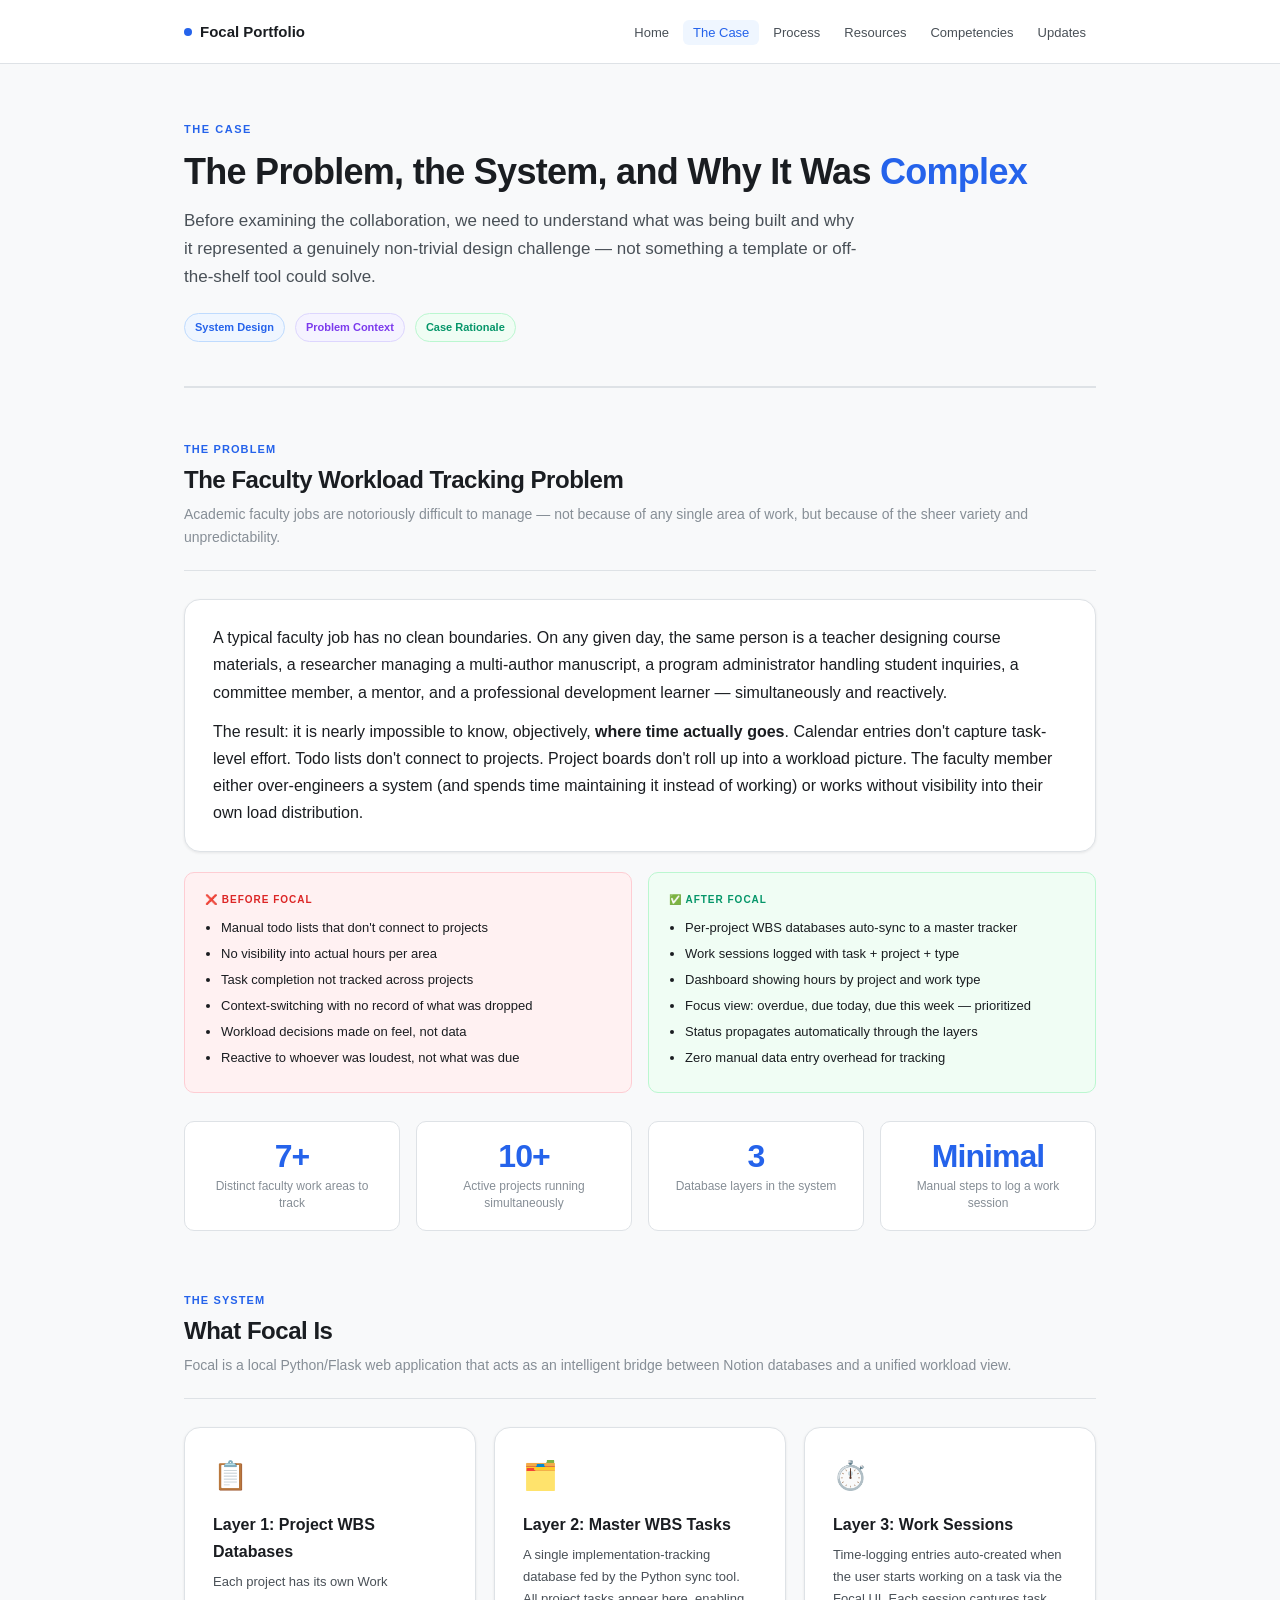
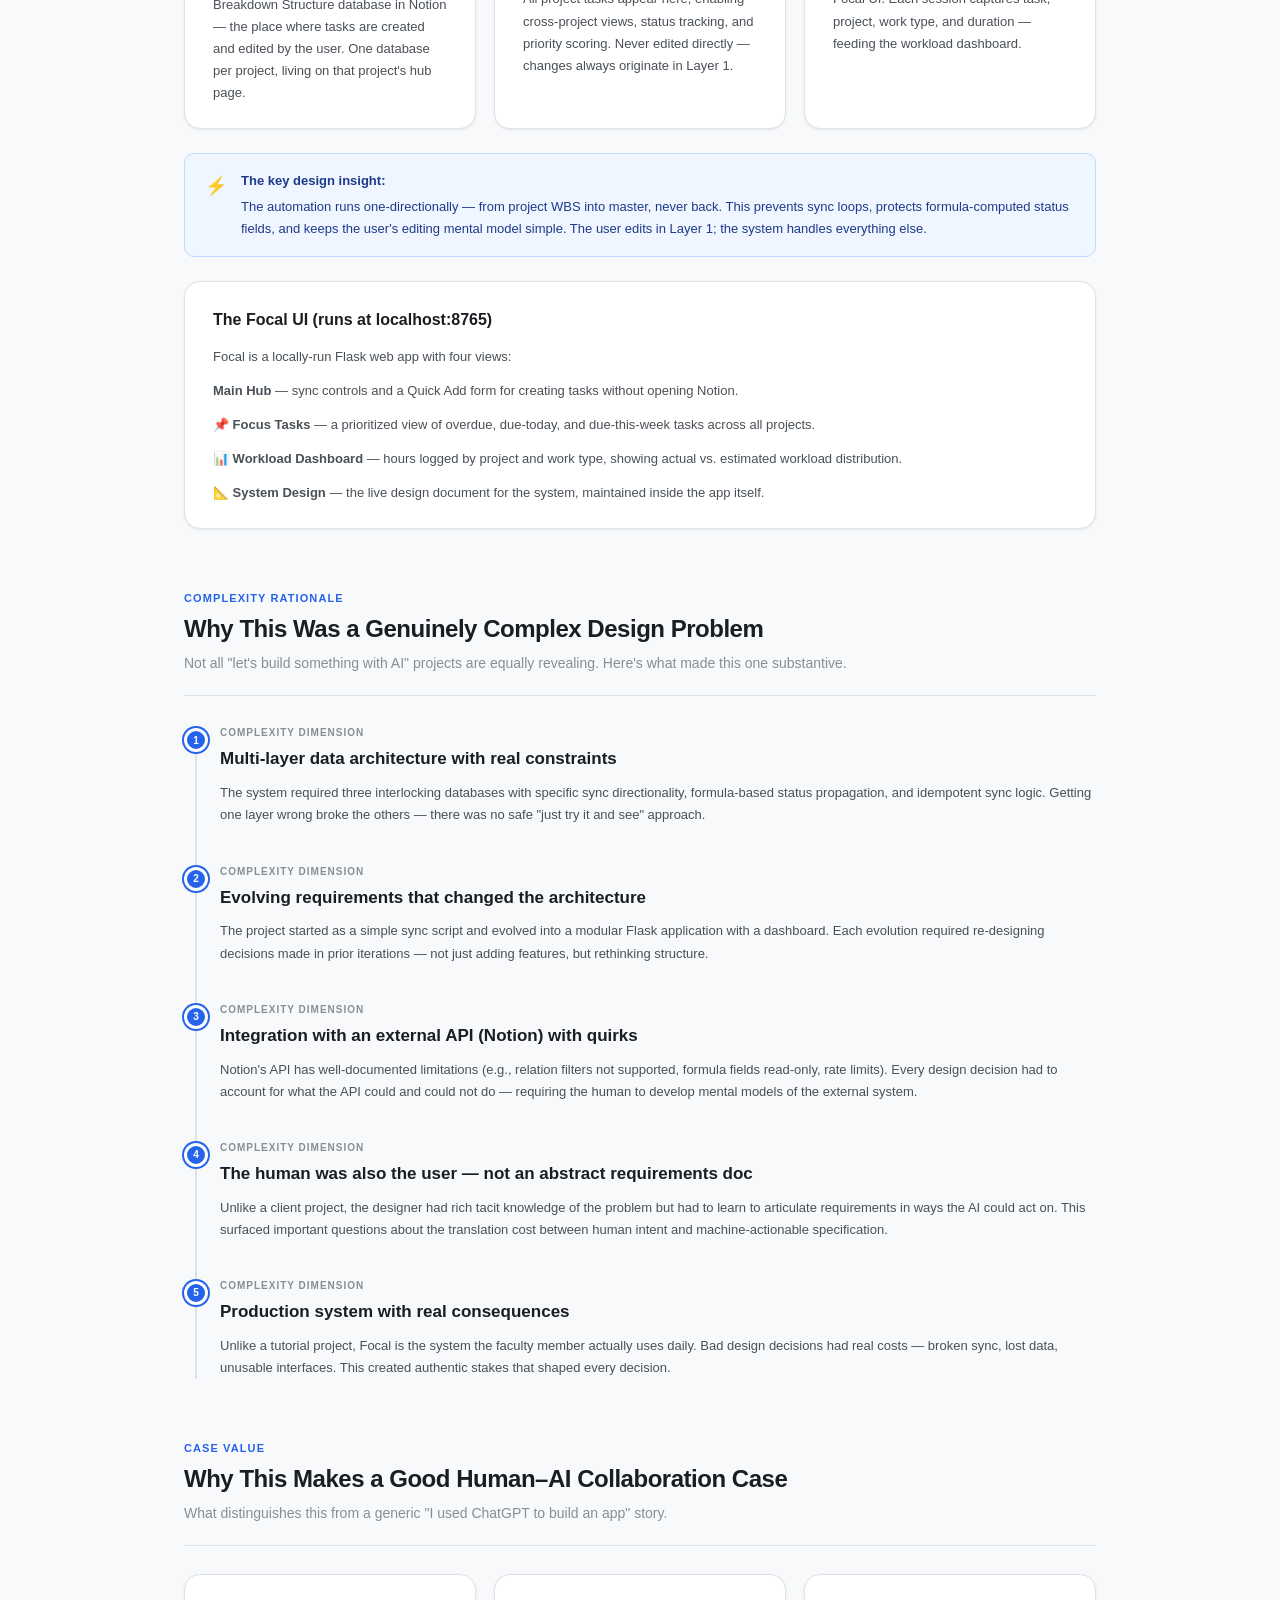
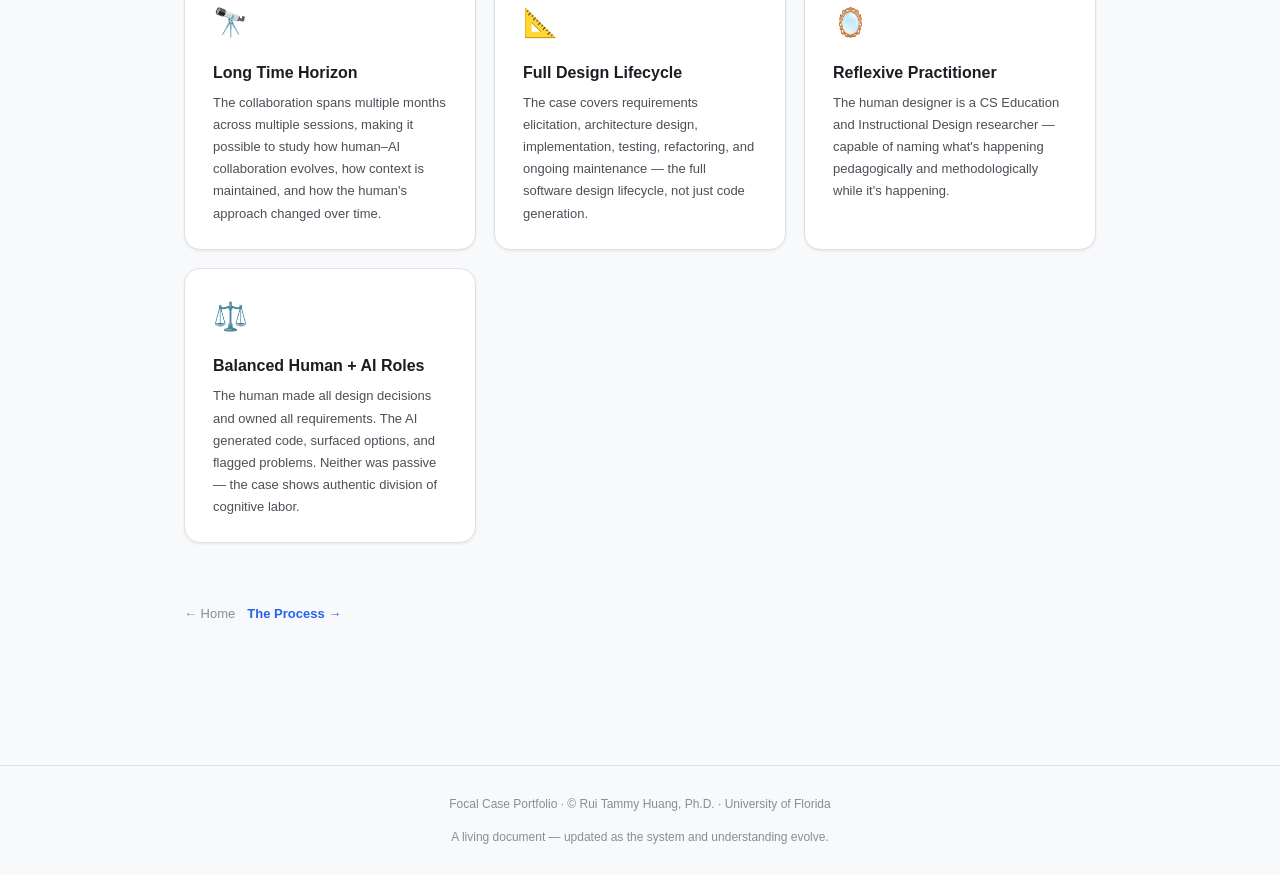
==== commit 4b31f78a: "Revise footer c mark, removed word and narrative related to research" ====
--- a/case.html
+++ b/case.html
@@ -224,7 +224,7 @@
 </main>
 
 <footer class="footer">
-  <p>Focal Case Portfolio · (c) Rui Tammy Huang, Ph.D. · University of Florida</p>
+  <p>Focal Case Portfolio · &copy; Rui Tammy Huang, Ph.D. · University of Florida</p>
   <p style="margin-top:6px;">A living document — updated as the system and understanding evolve.</p>
 </footer>
 
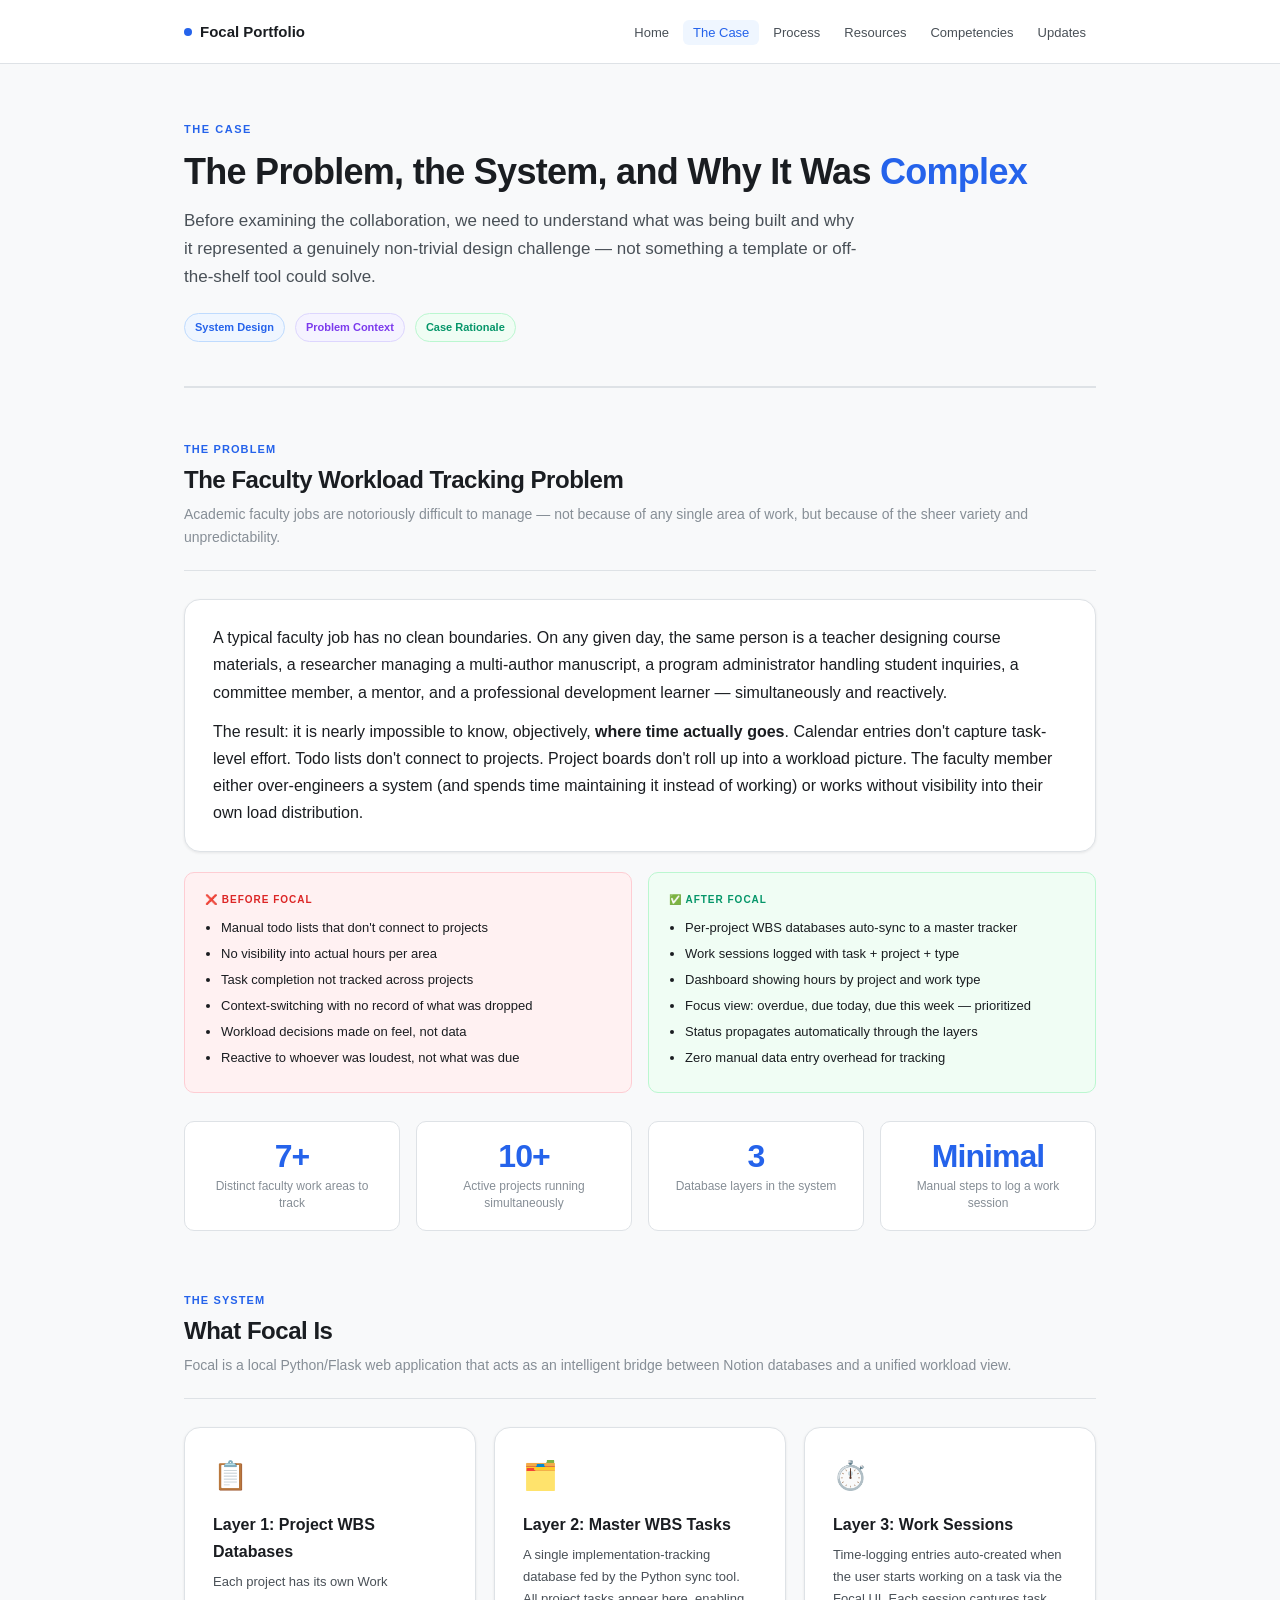
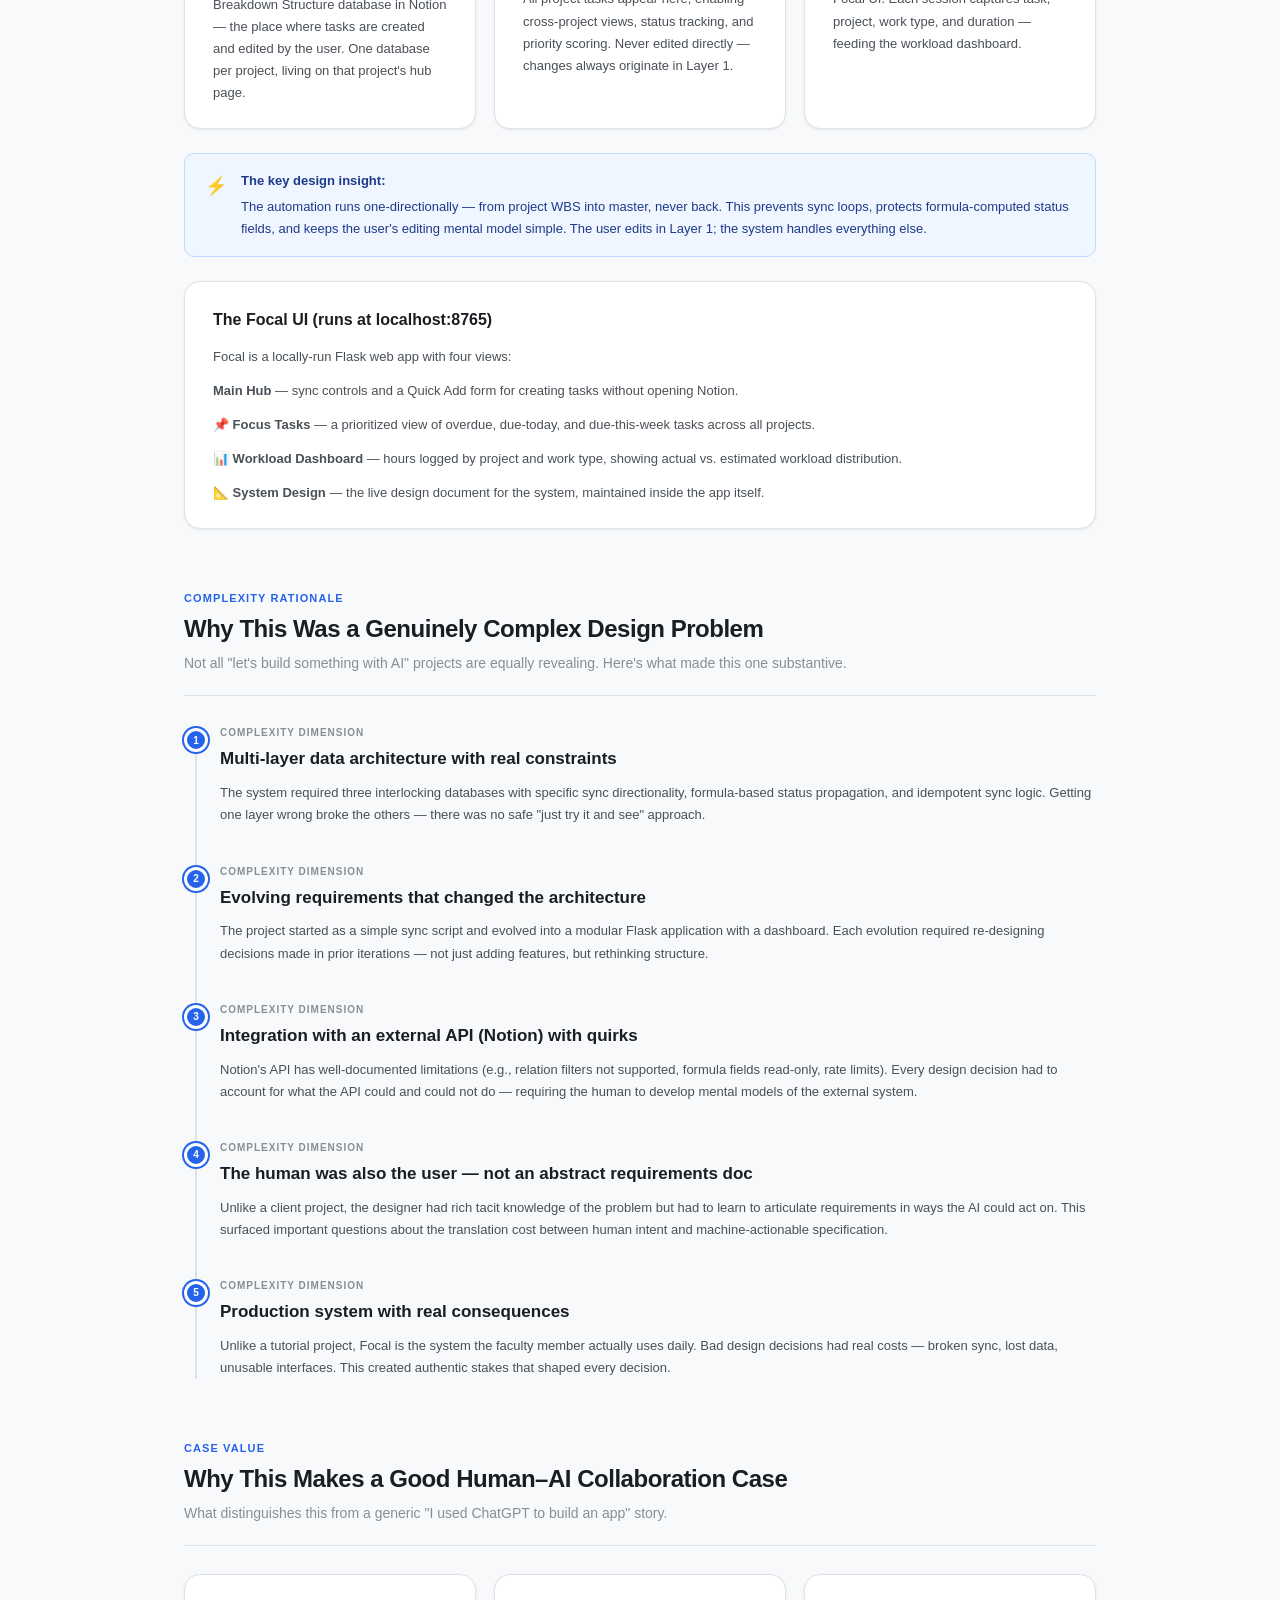
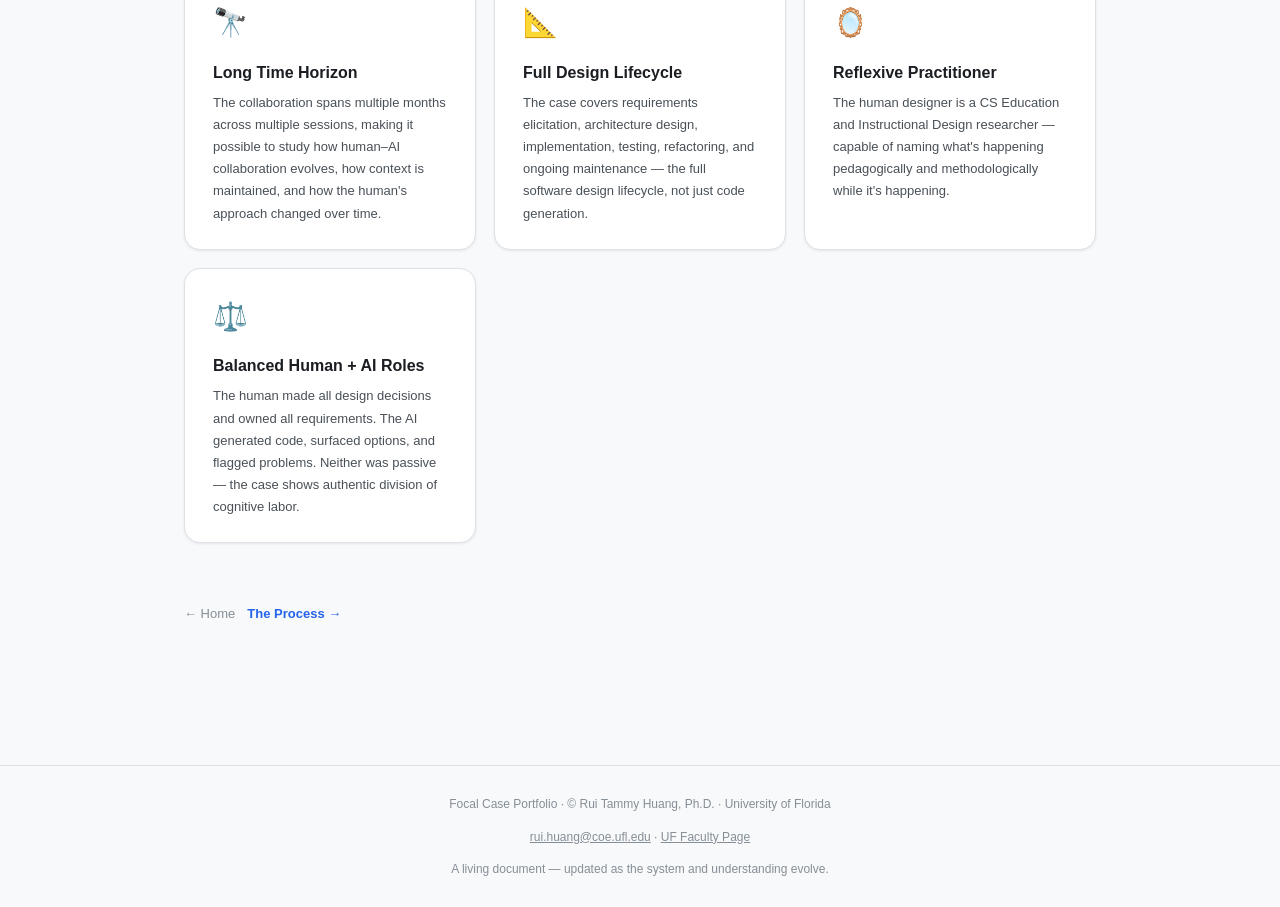
==== commit f8ec9b61: "Add contact info to footer, copyright symbol, hero name update" ====
--- a/case.html
+++ b/case.html
@@ -225,6 +225,7 @@
 
 <footer class="footer">
   <p>Focal Case Portfolio · &copy; Rui Tammy Huang, Ph.D. · University of Florida</p>
+  <p style="margin-top:6px;"><a href="mailto:rui.huang@coe.ufl.edu">rui.huang@coe.ufl.edu</a> · <a href="https://education.ufl.edu/faculty/rui-tammy-huang/" target="_blank">UF Faculty Page</a></p>
   <p style="margin-top:6px;">A living document — updated as the system and understanding evolve.</p>
 </footer>
 
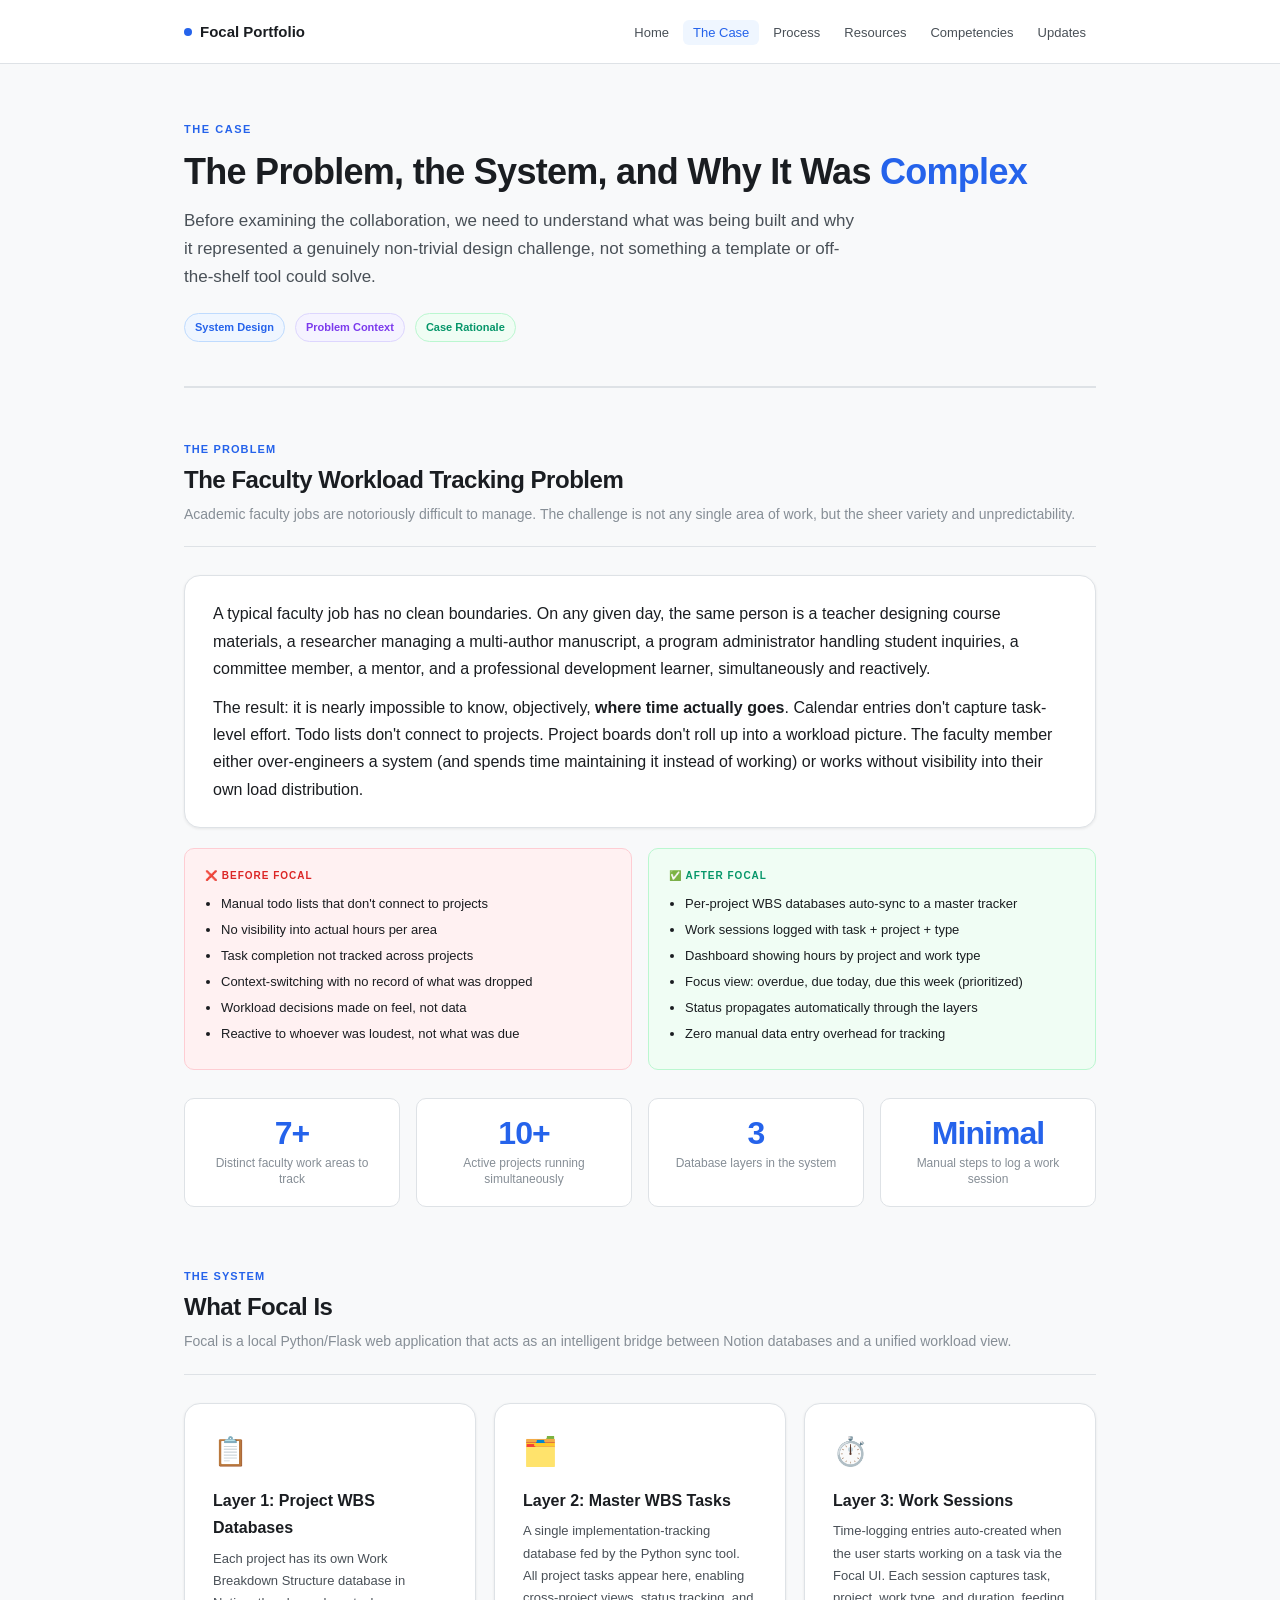
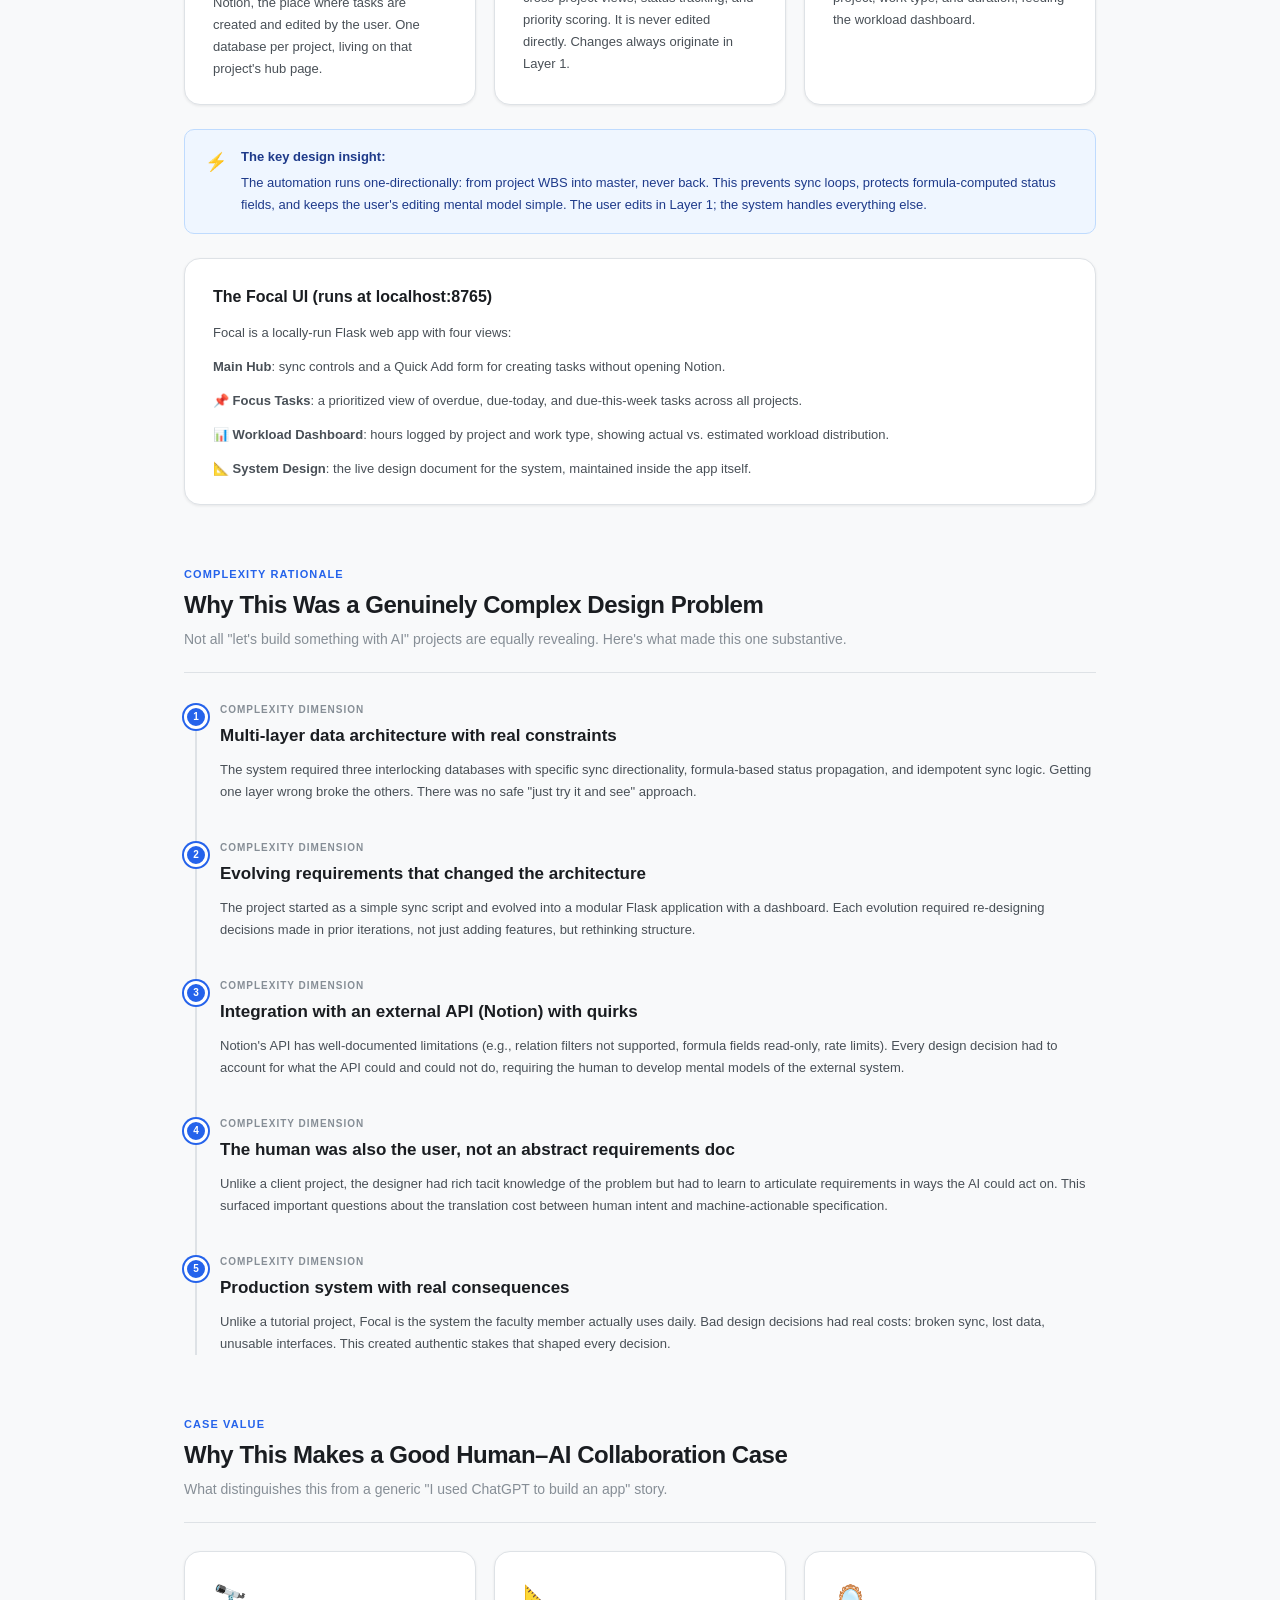
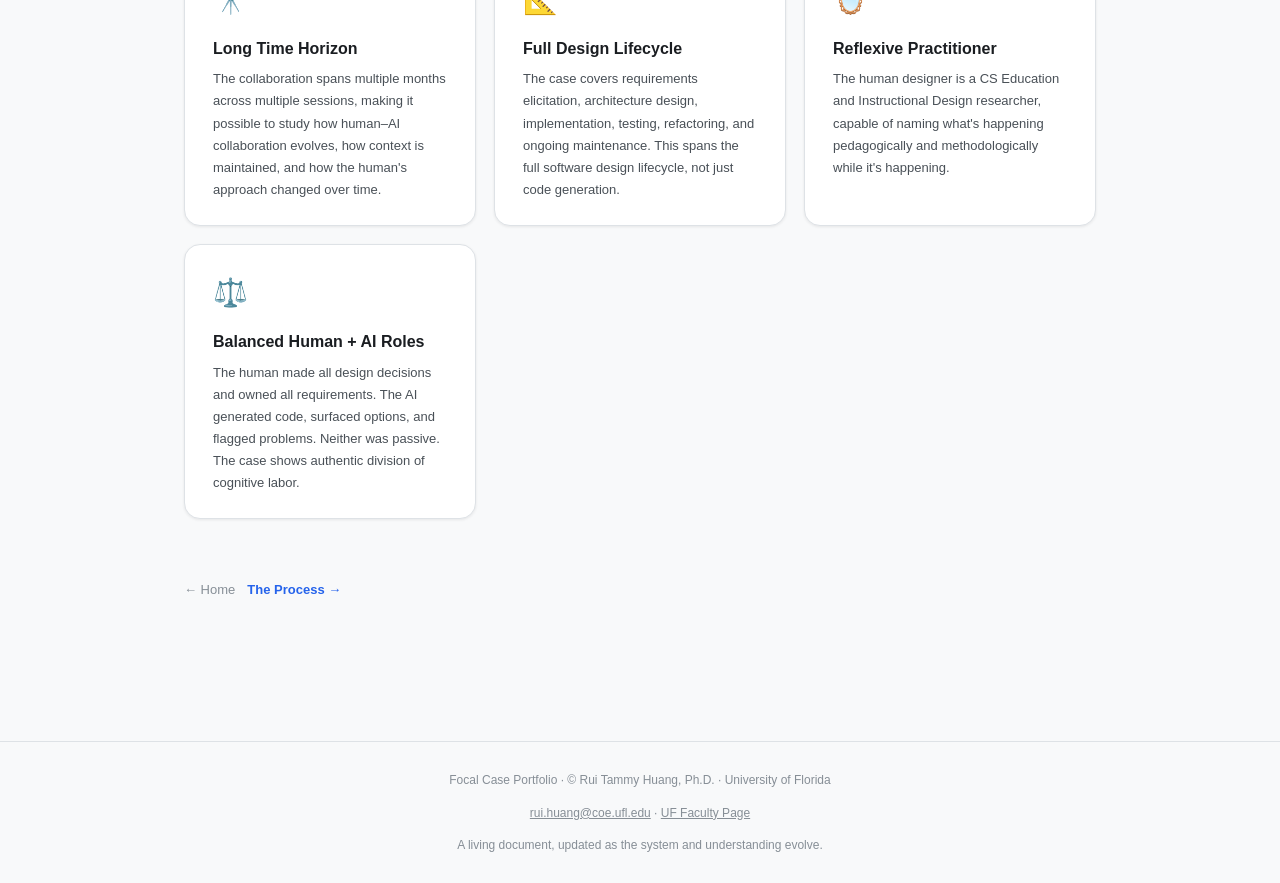
==== commit 806f4c27: "removed em dash" ====
--- a/case.html
+++ b/case.html
@@ -3,11 +3,19 @@
 <head>
   <meta charset="UTF-8">
   <meta name="viewport" content="width=device-width, initial-scale=1.0">
-  <title>The Case — Focal Portfolio</title>
+  <title>The Case | Focal Portfolio</title>
   <meta name="description" content="What Focal is, what problem it solves, and why it represents a genuinely complex human–AI collaborative design challenge.">
-  <meta property="og:title" content="The Case: What is Focal? — Human–AI Collaborative System Design">
-  <meta property="og:description" content="A faculty member's multi-layered workload tracking problem — and why it made an ideal case for studying human–AI system design collaboration.">
+  <meta property="og:title" content="The Case: What is Focal? | Human–AI Collaborative System Design">
+  <meta property="og:description" content="A faculty member's multi-layered workload tracking problem, and why it made an ideal case for studying human–AI system design collaboration.">
   <link rel="stylesheet" href="css/style.css">
+  <!-- Google tag (gtag.js) -->
+  <script async src="https://www.googletagmanager.com/gtag/js?id=G-WJS4ENZQKG"></script>
+  <script>
+    window.dataLayer = window.dataLayer || [];
+    function gtag(){dataLayer.push(arguments);}
+    gtag('js', new Date());
+    gtag('config', 'G-WJS4ENZQKG');
+  </script>
 </head>
 <body>
 
@@ -34,7 +42,7 @@
   <header class="hero">
     <div class="hero-eyebrow">The Case</div>
     <h1>The Problem, the System, and Why It Was <em>Complex</em></h1>
-    <p class="hero-lead">Before examining the collaboration, we need to understand what was being built and why it represented a genuinely non-trivial design challenge — not something a template or off-the-shelf tool could solve.</p>
+    <p class="hero-lead">Before examining the collaboration, we need to understand what was being built and why it represented a genuinely non-trivial design challenge, not something a template or off-the-shelf tool could solve.</p>
     <div class="hero-meta">
       <span class="badge badge-blue">System Design</span>
       <span class="badge badge-purple">Problem Context</span>
@@ -47,11 +55,11 @@
     <div class="section-header">
       <div class="section-label">The Problem</div>
       <h2 class="section-title">The Faculty Workload Tracking Problem</h2>
-      <p class="section-sub">Academic faculty jobs are notoriously difficult to manage — not because of any single area of work, but because of the sheer variety and unpredictability.</p>
+      <p class="section-sub">Academic faculty jobs are notoriously difficult to manage. The challenge is not any single area of work, but the sheer variety and unpredictability.</p>
     </div>
 
     <div class="card" style="margin-bottom:20px;">
-      <p>A typical faculty job has no clean boundaries. On any given day, the same person is a teacher designing course materials, a researcher managing a multi-author manuscript, a program administrator handling student inquiries, a committee member, a mentor, and a professional development learner — simultaneously and reactively.</p>
+      <p>A typical faculty job has no clean boundaries. On any given day, the same person is a teacher designing course materials, a researcher managing a multi-author manuscript, a program administrator handling student inquiries, a committee member, a mentor, and a professional development learner, simultaneously and reactively.</p>
       <p>The result: it is nearly impossible to know, objectively, <strong>where time actually goes</strong>. Calendar entries don't capture task-level effort. Todo lists don't connect to projects. Project boards don't roll up into a workload picture. The faculty member either over-engineers a system (and spends time maintaining it instead of working) or works without visibility into their own load distribution.</p>
     </div>
 
@@ -73,7 +81,7 @@
           <li>Per-project WBS databases auto-sync to a master tracker</li>
           <li>Work sessions logged with task + project + type</li>
           <li>Dashboard showing hours by project and work type</li>
-          <li>Focus view: overdue, due today, due this week — prioritized</li>
+          <li>Focus view: overdue, due today, due this week (prioritized)</li>
           <li>Status propagates automatically through the layers</li>
           <li>Zero manual data entry overhead for tracking</li>
         </ul>
@@ -100,17 +108,17 @@
       <div class="card">
         <div class="card-icon">📋</div>
         <div class="card-title">Layer 1: Project WBS Databases</div>
-        <div class="card-body">Each project has its own Work Breakdown Structure database in Notion — the place where tasks are created and edited by the user. One database per project, living on that project's hub page.</div>
+        <div class="card-body">Each project has its own Work Breakdown Structure database in Notion, the place where tasks are created and edited by the user. One database per project, living on that project's hub page.</div>
       </div>
       <div class="card">
         <div class="card-icon">🗂️</div>
         <div class="card-title">Layer 2: Master WBS Tasks</div>
-        <div class="card-body">A single implementation-tracking database fed by the Python sync tool. All project tasks appear here, enabling cross-project views, status tracking, and priority scoring. Never edited directly — changes always originate in Layer 1.</div>
+        <div class="card-body">A single implementation-tracking database fed by the Python sync tool. All project tasks appear here, enabling cross-project views, status tracking, and priority scoring. It is never edited directly. Changes always originate in Layer 1.</div>
       </div>
       <div class="card">
         <div class="card-icon">⏱️</div>
         <div class="card-title">Layer 3: Work Sessions</div>
-        <div class="card-body">Time-logging entries auto-created when the user starts working on a task via the Focal UI. Each session captures task, project, work type, and duration — feeding the workload dashboard.</div>
+        <div class="card-body">Time-logging entries auto-created when the user starts working on a task via the Focal UI. Each session captures task, project, work type, and duration, feeding the workload dashboard.</div>
       </div>
     </div>
 
@@ -118,7 +126,7 @@
       <div class="callout-icon">⚡</div>
       <div>
         <strong>The key design insight:</strong>
-        The automation runs one-directionally — from project WBS into master, never back. This prevents sync loops, protects formula-computed status fields, and keeps the user's editing mental model simple. The user edits in Layer 1; the system handles everything else.
+        The automation runs one-directionally: from project WBS into master, never back. This prevents sync loops, protects formula-computed status fields, and keeps the user's editing mental model simple. The user edits in Layer 1; the system handles everything else.
       </div>
     </div>
 
@@ -126,10 +134,10 @@
       <div class="card-title" style="margin-bottom:12px;">The Focal UI (runs at localhost:8765)</div>
       <div class="card-body">
         <p>Focal is a locally-run Flask web app with four views:</p>
-        <p><strong>Main Hub</strong> — sync controls and a Quick Add form for creating tasks without opening Notion.</p>
-        <p><strong>📌 Focus Tasks</strong> — a prioritized view of overdue, due-today, and due-this-week tasks across all projects.</p>
-        <p><strong>📊 Workload Dashboard</strong> — hours logged by project and work type, showing actual vs. estimated workload distribution.</p>
-        <p><strong>📐 System Design</strong> — the live design document for the system, maintained inside the app itself.</p>
+        <p><strong>Main Hub</strong>: sync controls and a Quick Add form for creating tasks without opening Notion.</p>
+        <p><strong>📌 Focus Tasks</strong>: a prioritized view of overdue, due-today, and due-this-week tasks across all projects.</p>
+        <p><strong>📊 Workload Dashboard</strong>: hours logged by project and work type, showing actual vs. estimated workload distribution.</p>
+        <p><strong>📐 System Design</strong>: the live design document for the system, maintained inside the app itself.</p>
       </div>
     </div>
   </div>
@@ -148,7 +156,7 @@
         <div>
           <div class="tl-label">Complexity dimension</div>
           <div class="tl-title">Multi-layer data architecture with real constraints</div>
-          <div class="tl-body">The system required three interlocking databases with specific sync directionality, formula-based status propagation, and idempotent sync logic. Getting one layer wrong broke the others — there was no safe "just try it and see" approach.</div>
+          <div class="tl-body">The system required three interlocking databases with specific sync directionality, formula-based status propagation, and idempotent sync logic. Getting one layer wrong broke the others. There was no safe "just try it and see" approach.</div>
         </div>
       </div>
       <div class="tl-item">
@@ -156,7 +164,7 @@
         <div>
           <div class="tl-label">Complexity dimension</div>
           <div class="tl-title">Evolving requirements that changed the architecture</div>
-          <div class="tl-body">The project started as a simple sync script and evolved into a modular Flask application with a dashboard. Each evolution required re-designing decisions made in prior iterations — not just adding features, but rethinking structure.</div>
+          <div class="tl-body">The project started as a simple sync script and evolved into a modular Flask application with a dashboard. Each evolution required re-designing decisions made in prior iterations, not just adding features, but rethinking structure.</div>
         </div>
       </div>
       <div class="tl-item">
@@ -164,14 +172,14 @@
         <div>
           <div class="tl-label">Complexity dimension</div>
           <div class="tl-title">Integration with an external API (Notion) with quirks</div>
-          <div class="tl-body">Notion's API has well-documented limitations (e.g., relation filters not supported, formula fields read-only, rate limits). Every design decision had to account for what the API could and could not do — requiring the human to develop mental models of the external system.</div>
+          <div class="tl-body">Notion's API has well-documented limitations (e.g., relation filters not supported, formula fields read-only, rate limits). Every design decision had to account for what the API could and could not do, requiring the human to develop mental models of the external system.</div>
         </div>
       </div>
       <div class="tl-item">
         <div class="tl-dot">4</div>
         <div>
           <div class="tl-label">Complexity dimension</div>
-          <div class="tl-title">The human was also the user — not an abstract requirements doc</div>
+          <div class="tl-title">The human was also the user, not an abstract requirements doc</div>
           <div class="tl-body">Unlike a client project, the designer had rich tacit knowledge of the problem but had to learn to articulate requirements in ways the AI could act on. This surfaced important questions about the translation cost between human intent and machine-actionable specification.</div>
         </div>
       </div>
@@ -180,7 +188,7 @@
         <div>
           <div class="tl-label">Complexity dimension</div>
           <div class="tl-title">Production system with real consequences</div>
-          <div class="tl-body">Unlike a tutorial project, Focal is the system the faculty member actually uses daily. Bad design decisions had real costs — broken sync, lost data, unusable interfaces. This created authentic stakes that shaped every decision.</div>
+          <div class="tl-body">Unlike a tutorial project, Focal is the system the faculty member actually uses daily. Bad design decisions had real costs: broken sync, lost data, unusable interfaces. This created authentic stakes that shaped every decision.</div>
         </div>
       </div>
     </div>
@@ -202,17 +210,17 @@
       <div class="card">
         <div class="card-icon">📐</div>
         <div class="card-title">Full Design Lifecycle</div>
-        <div class="card-body">The case covers requirements elicitation, architecture design, implementation, testing, refactoring, and ongoing maintenance — the full software design lifecycle, not just code generation.</div>
+        <div class="card-body">The case covers requirements elicitation, architecture design, implementation, testing, refactoring, and ongoing maintenance. This spans the full software design lifecycle, not just code generation.</div>
       </div>
       <div class="card">
         <div class="card-icon">🪞</div>
         <div class="card-title">Reflexive Practitioner</div>
-        <div class="card-body">The human designer is a CS Education and Instructional Design researcher — capable of naming what's happening pedagogically and methodologically while it's happening.</div>
+        <div class="card-body">The human designer is a CS Education and Instructional Design researcher, capable of naming what's happening pedagogically and methodologically while it's happening.</div>
       </div>
       <div class="card">
         <div class="card-icon">⚖️</div>
         <div class="card-title">Balanced Human + AI Roles</div>
-        <div class="card-body">The human made all design decisions and owned all requirements. The AI generated code, surfaced options, and flagged problems. Neither was passive — the case shows authentic division of cognitive labor.</div>
+        <div class="card-body">The human made all design decisions and owned all requirements. The AI generated code, surfaced options, and flagged problems. Neither was passive. The case shows authentic division of cognitive labor.</div>
       </div>
     </div>
   </div>
@@ -226,7 +234,7 @@
 <footer class="footer">
   <p>Focal Case Portfolio · &copy; Rui Tammy Huang, Ph.D. · University of Florida</p>
   <p style="margin-top:6px;"><a href="mailto:rui.huang@coe.ufl.edu">rui.huang@coe.ufl.edu</a> · <a href="https://education.ufl.edu/faculty/rui-tammy-huang/" target="_blank">UF Faculty Page</a></p>
-  <p style="margin-top:6px;">A living document — updated as the system and understanding evolve.</p>
+  <p style="margin-top:6px;">A living document, updated as the system and understanding evolve.</p>
 </footer>
 
 <script src="js/main.js"></script>
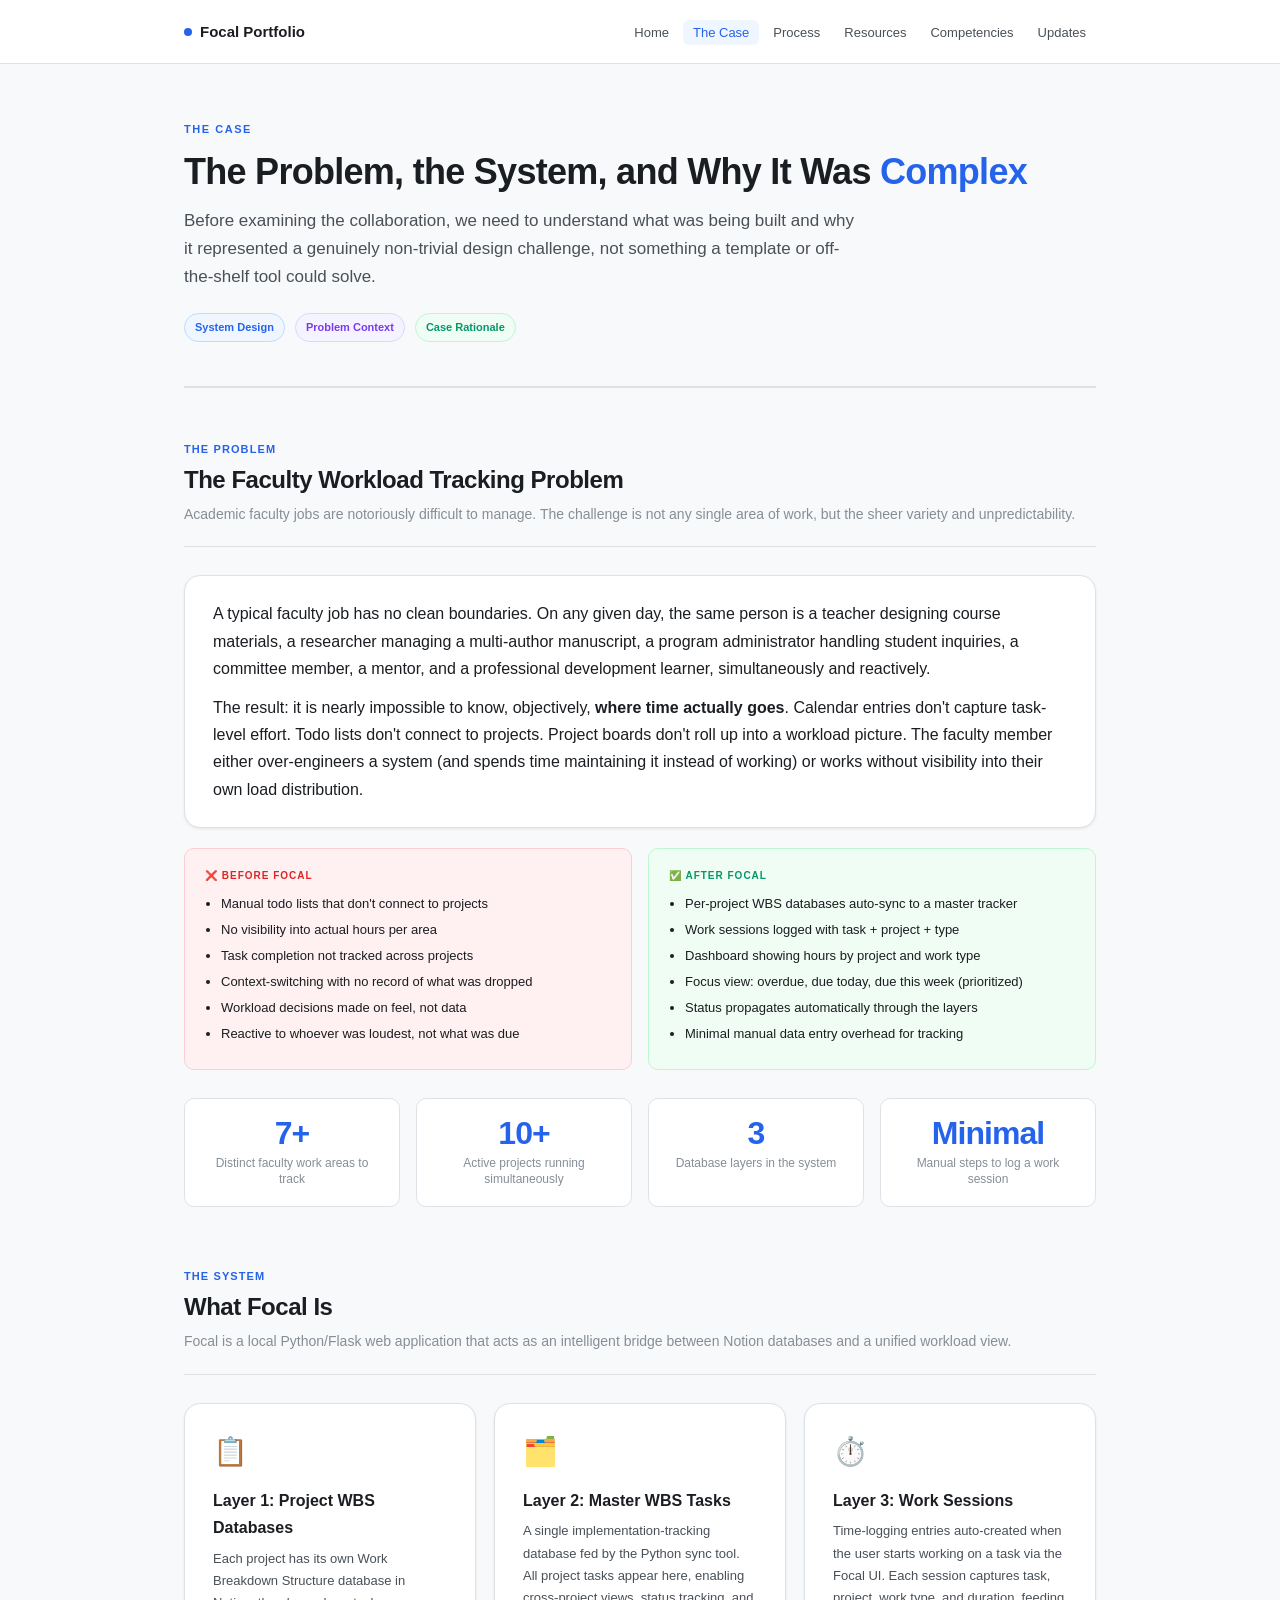
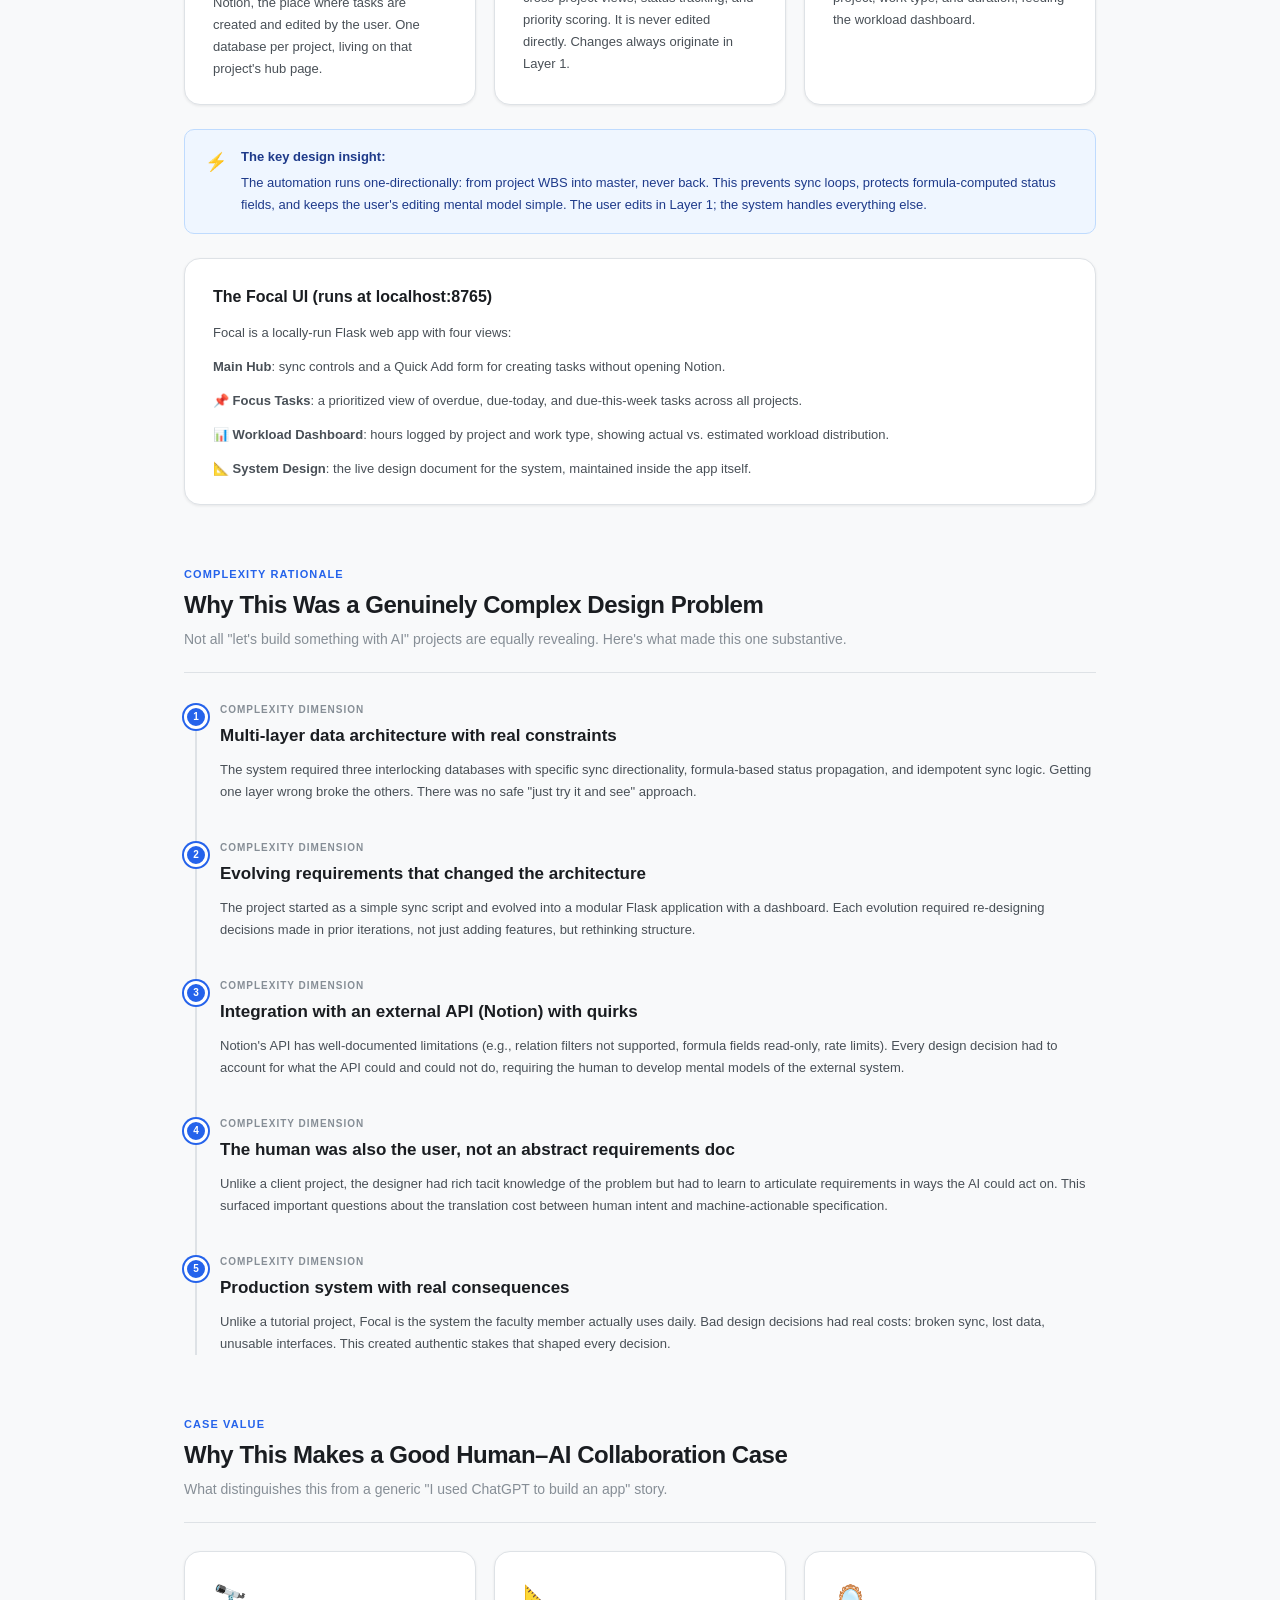
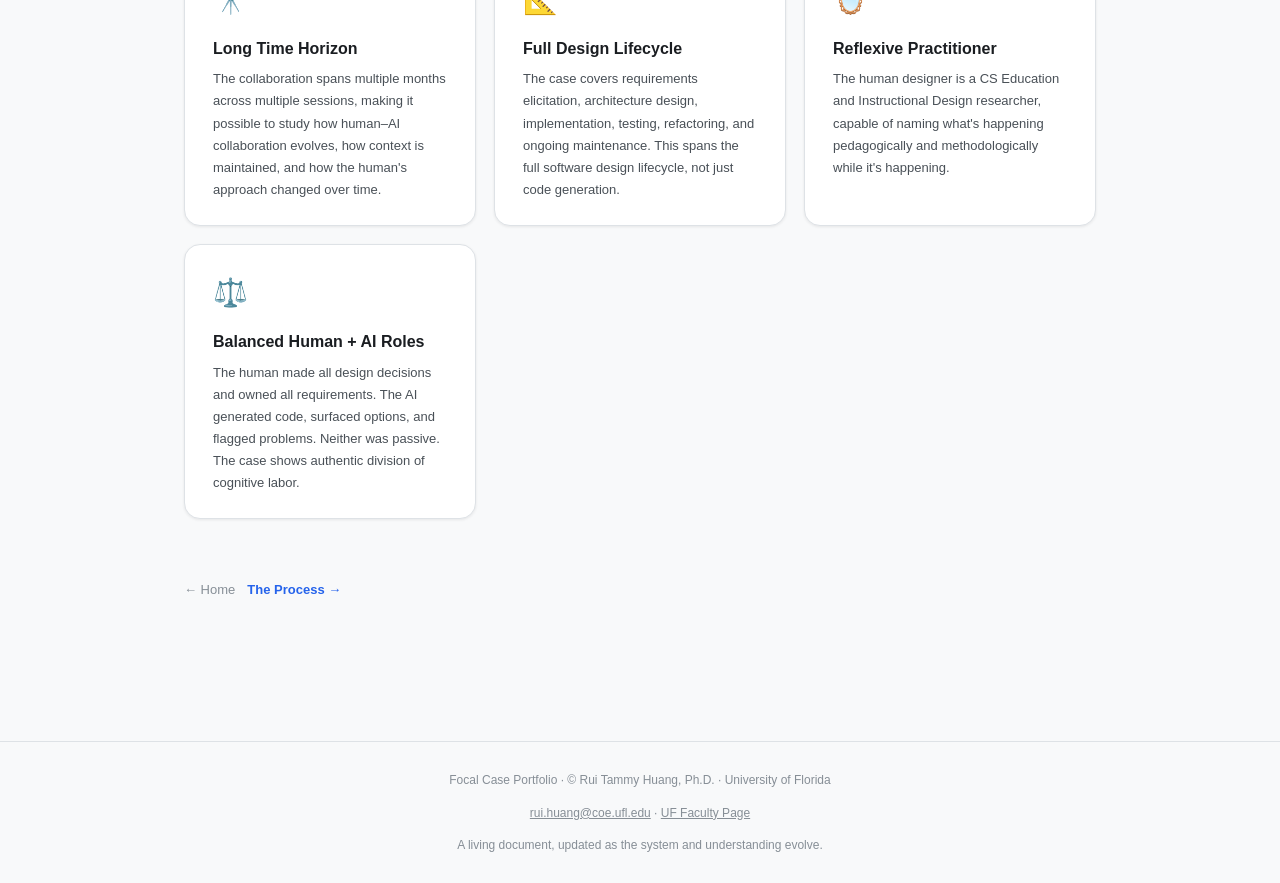
==== commit f559e769: "changed text zero to minimal" ====
--- a/case.html
+++ b/case.html
@@ -83,7 +83,7 @@
           <li>Dashboard showing hours by project and work type</li>
           <li>Focus view: overdue, due today, due this week (prioritized)</li>
           <li>Status propagates automatically through the layers</li>
-          <li>Zero manual data entry overhead for tracking</li>
+          <li>Minimal manual data entry overhead for tracking</li>
         </ul>
       </div>
     </div>
